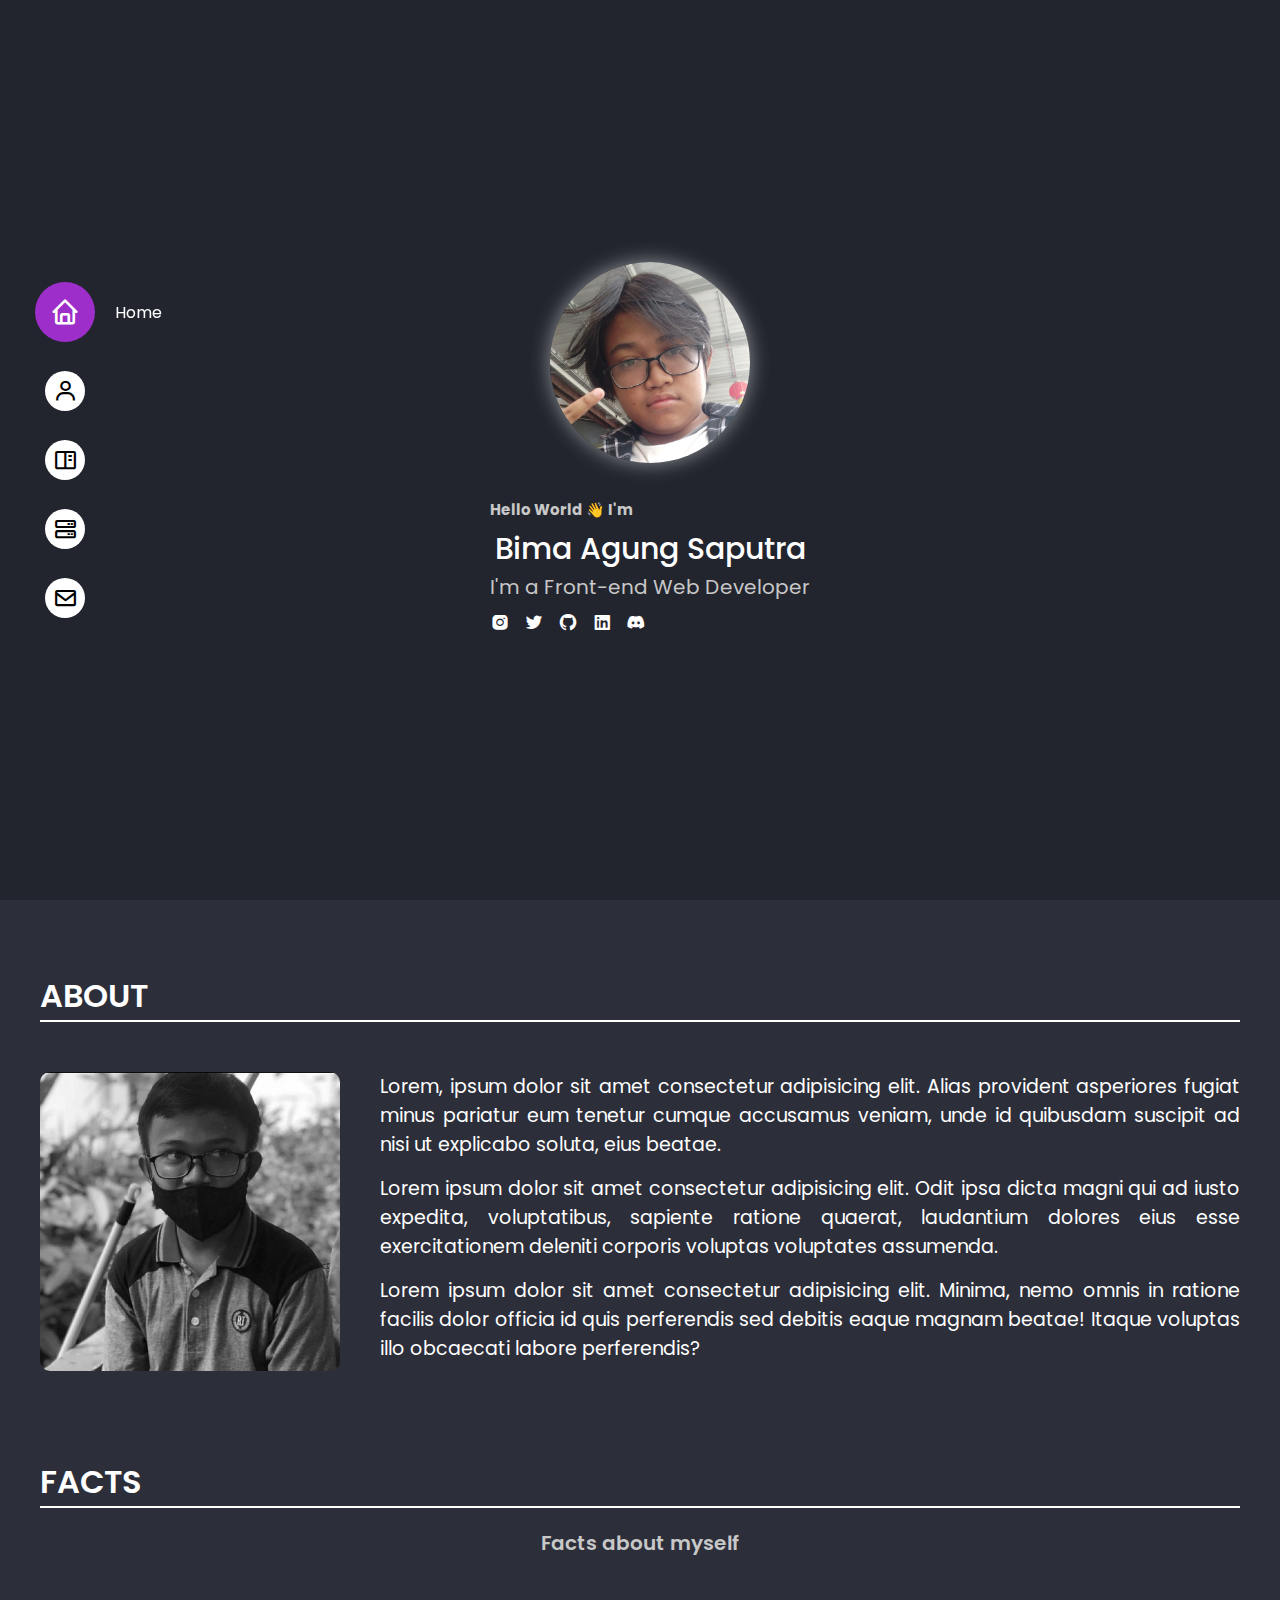
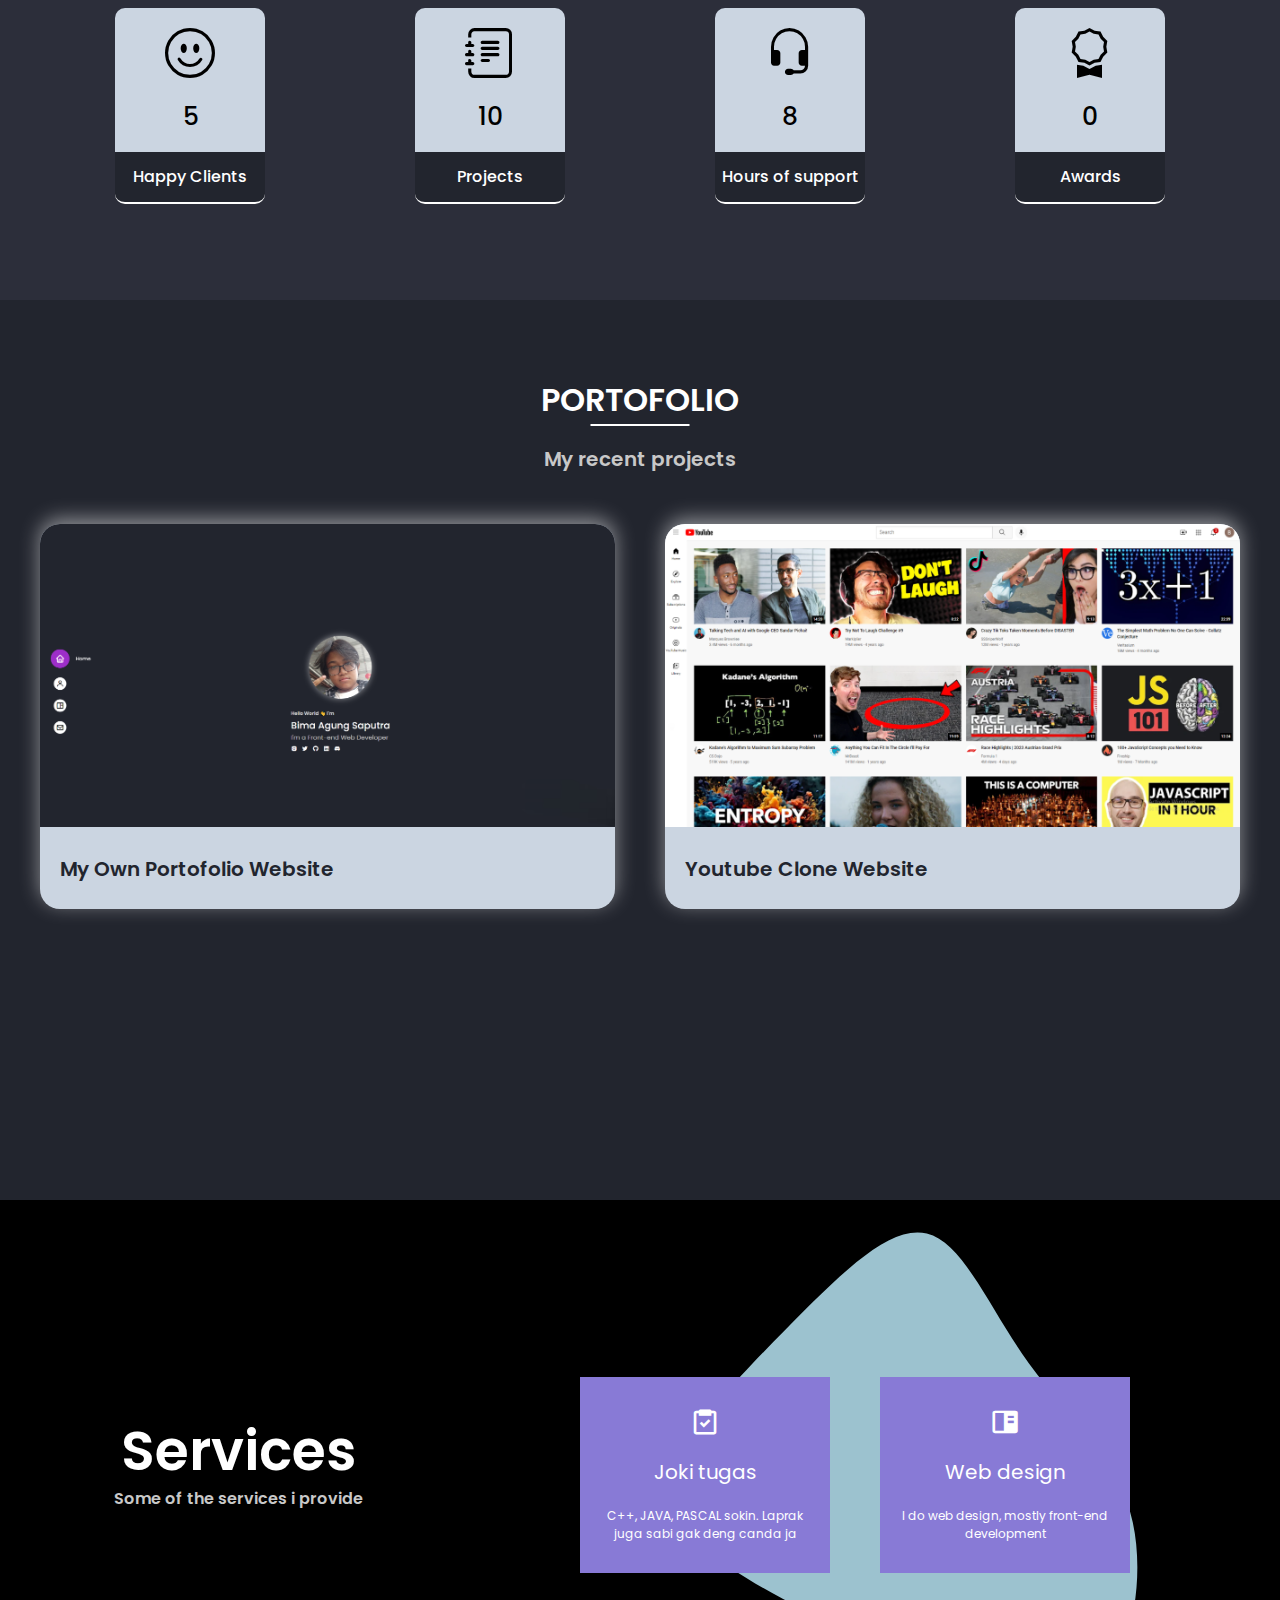
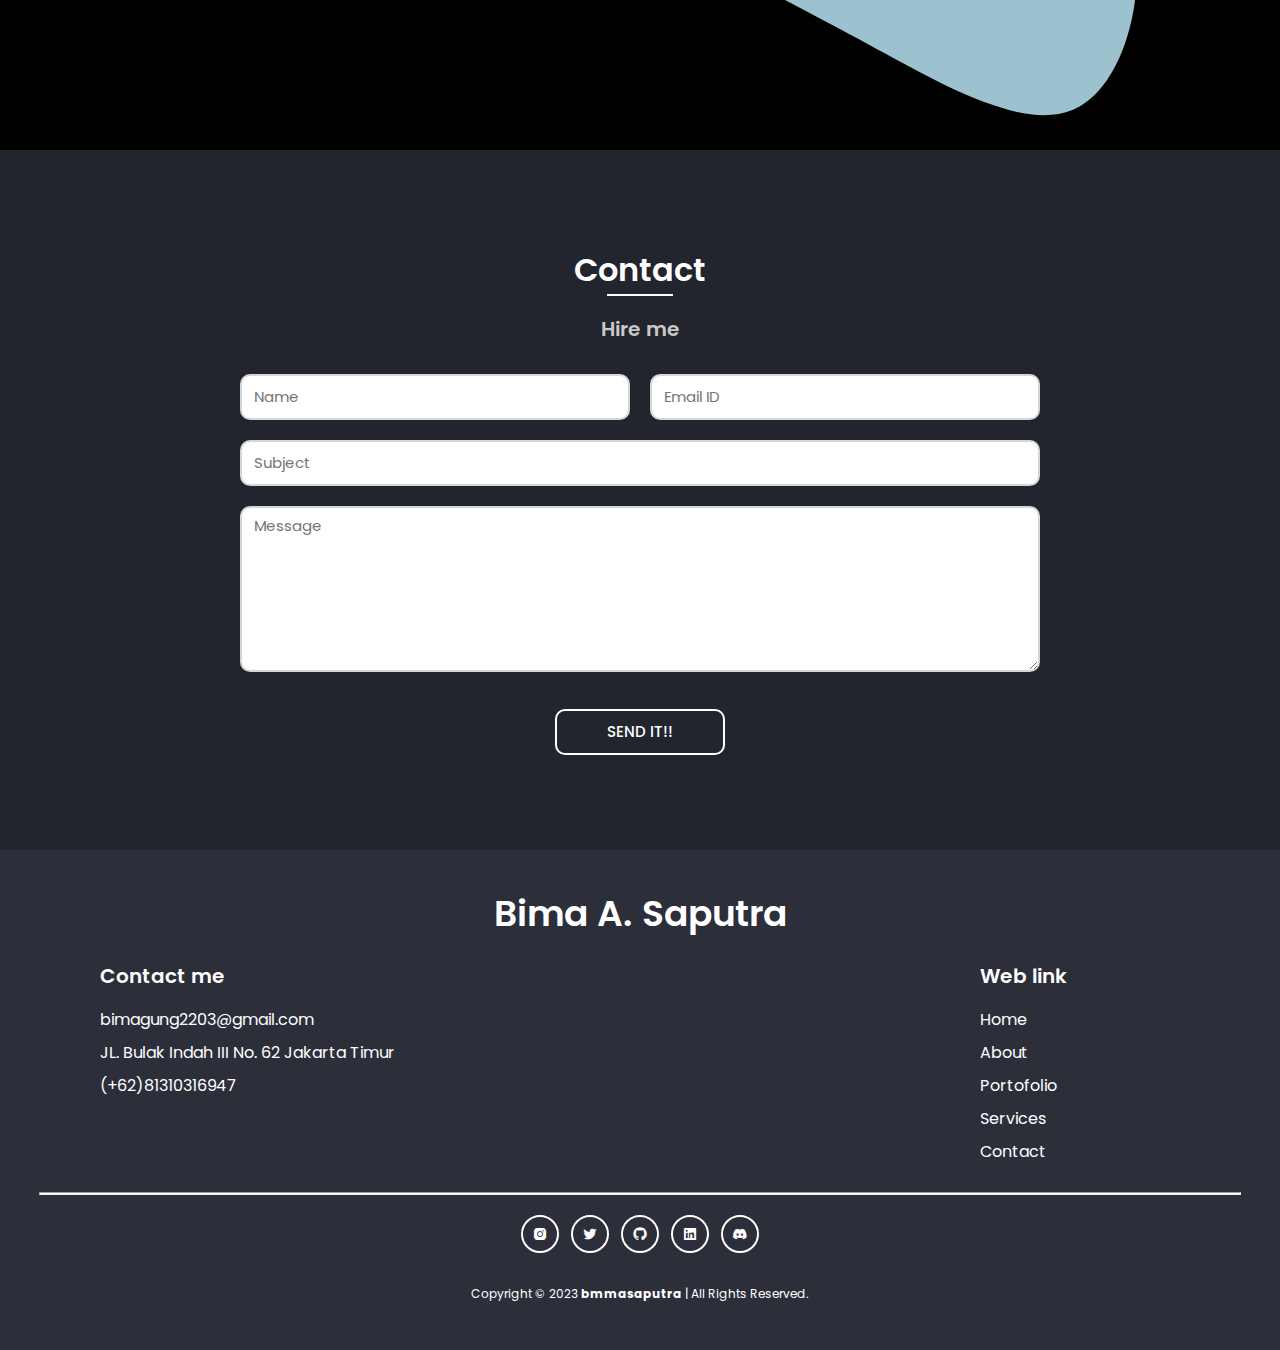
==== index.html @ a320bc47 "Update index.html" ====
<!DOCTYPE html>
<html lang="en">
  <head>
    <meta charset="UTF-8" />
    <meta http-equiv="X-UA-Compatible" content="IE=edge" />
    <meta name="viewport" content="width=device-width, initial-scale=1.0" />
    <title>My Portofolio</title>
    <link rel="stylesheet" href="style.css" />
    <link rel="preconnect" href="https://fonts.googleapis.com" />
    <link rel="preconnect" href="https://fonts.gstatic.com" crossorigin />
    <link
      href="https://fonts.googleapis.com/css2?family=Poppins:wght@300;400;500;600;700&family=Roboto:wght@400;500;700&display=swap"
      rel="stylesheet"
    />
    <link
      href="https://unpkg.com/boxicons@2.1.4/css/boxicons.min.css"
      rel="stylesheet"
    />
    <link 
      rel="stylesheet" 
      href="https://cdn.jsdelivr.net/npm/bootstrap-icons@1.10.5/font/bootstrap-icons.css"
    />
  </head>
  <body>
    <div class="sidebar">
      <a href="#home" class="sidebar-link active">
        <i class="bx bx-home"></i><span>Home</span>
      </a>
      <a href="#about" class="sidebar-link">
        <i class="bx bx-user"></i><span>About</span>
      </a>
      <a href="#portofolio" class="sidebar-link">
        <i class="bx bx-book-content"></i><span>Portofolio</span>
      </a>
      <a href="#services " class="sidebar-link">
        <i class='bx bx-server'></i><span>Services</span>
      </a>
      <a href="#contact" class="sidebar-link">
        <i class="bx bx-envelope"></i><span>Contact</span>
      </a>
    </div>
    <nav class="navbar-tablet disabled">
      <div class="nav-container">
        <a href="#" class="left-nav">bmmasaputra</a>
        <div class="right-nav">
          <a class="nav-link nav-active" href="#home">Home</a>
          <a class="nav-link" href="#about">About</a>
          <a class="nav-link" href="#portofolio">Portofolio</a>
          <a class="nav-link" href="#services">Services</a>
          <a class="nav-link" href="#contact">Contact</a>
        </div>
      </div>
    </nav>
    <nav class="mobile-nav">
      <div class="leftnav">
        <a href="#" class="nav-logo">bmmasptra</a>
      </div>
      <div class="middlenav">
        <a href="#home" class="indicator indicator-active">Home</a>
        <a href="#about" class="indicator">About</a>
        <a href="#portofolio" class="indicator">Portofolio</a>
        <a href="#services" class="indicator">Services</a>
        <a href="#contact" class="indicator">Contact</a>
      </div>
      <div class="rightnav">
        <button class="hamburger-menu"><i class='bx bx-menu'></i></button>
      </div>
    </nav>
    <div class="menu">
      <div class="menu-container">
        <a href="#home" class="menu-link">
          <i class="bx bx-home"></i>
          <span>Home</span>
        </a>
        <a href="#about" class="menu-link">
          <i class="bx bx-user"></i>
          <span>About</span>
        </a>
        <a href="#portofolio" class="menu-link">
          <i class="bx bx-book-content"></i>
          <span>Portofolio</span>
        </a>
        <a href="#services" class="menu-link">
          <i class='bx bx-server'></i>
          <span>Services</span>
        </a>
        <a href="#contact" class="menu-link">
          <i class="bx bx-envelope"></i>
          <span>Contact</span>
        </a>
        <a href="#" class="menu-link">
          <i class='bx bxs-moon'></i>
          <span>Light/dark</span>
        </a>
      </div>
    </div>
    <section class="home-page" id="home">
      <div class="profile-container">
        <div class="profile-image-container">
          <img class="profile-image" src="images/profile-images.jpg" />
        </div>
        <div class="greeting">Hello World 👋 I'm</div>
        <div class="name">Bima Agung Saputra</div>
        <div class="occupation">I'm a Front-end Web Developer</div>
        <div class="sosmed">
          <i class="bx bxl-instagram-alt"></i>
          <i class="bx bxl-twitter"></i>
          <i class="bx bxl-github"></i>
          <i class="bx bxl-linkedin-square"></i>
          <i class="bx bxl-discord-alt"></i>
        </div>
      </div>
    </section>
    <section class="about-page" id="about">
      <div class="grid-container">
        <div class="about-header">ABOUT</div>
        <div class="row">
          <img src="images/about.jpg" class="about-image" />
          <div class="text-section">
            <p>
              Lorem, ipsum dolor sit amet consectetur adipisicing elit. Alias
              provident asperiores fugiat minus pariatur eum tenetur cumque
              accusamus veniam, unde id quibusdam suscipit ad nisi ut explicabo
              soluta, eius beatae.
            </p>
            <p>
              Lorem ipsum dolor sit amet consectetur adipisicing elit. Odit ipsa
              dicta magni qui ad iusto expedita, voluptatibus, sapiente ratione
              quaerat, laudantium dolores eius esse exercitationem deleniti
              corporis voluptas voluptates assumenda.
            </p>
            <p>
              Lorem ipsum dolor sit amet consectetur adipisicing elit. Minima,
              nemo omnis in ratione facilis dolor officia id quis perferendis
              sed debitis eaque magnam beatae! Itaque voluptas illo obcaecati
              labore perferendis?
            </p>
          </div>
        </div>
        <div class="facts-section">
          <div class="facts-header">FACTS</div>
          <p>Facts about myself</p>
          <div class="facts-grid-container">
            <div class="facts-grid">
              <div class="fact">
                <div class="fact-icon-wrap">
                  <i class="bi bi-emoji-smile"></i>
                </div>
                <div class="fact-count">5</div>
                <p>Happy Clients</p>
              </div>
              <div class="fact">
                <div class="fact-icon-wrap">
                  <i class="bi bi-journal-text"></i>
                </div>
                <div class="fact-count">10</div>
                <p>Projects</p>
              </div>
              <div class="fact">
                <div class="fact-icon-wrap">
                  <i class="bi bi-headset"></i>
                </div>
                <div class="fact-count">8</div>
                <p>Hours of support</p>
              </div>
              <div class="fact">
                <div class="fact-icon-wrap">
                  <i class="bi bi-award"></i>
                </div>
                <div class="fact-count">0</div>
                <p>Awards</p>
              </div>
            </div>
          </div>
        </div>
      </div>
    </section>
    <section class="portofolio-page" id="portofolio">
      <div class="grid-container">
        <div class="portofolio-header-wrap">
          <div class="portofolio-header">PORTOFOLIO</div>
        </div>
        <p class="portofolio-desc" >My recent projects</p>
        <div class="portofolio-grid">
          <div class="project">
            <img src="images/web1.png">
            <div class="project-text-wrap">
              <p>My Own Portofolio Website</p>
              <div class="project-desc">
                <p>Category : Web design</p>
                <p>Web URL<span style="opacity: 0;">c</span>: <a href="">bla-bla.com</a></p>
                <p>
                  Lorem ipsum dolor sit amet consectetur adipisicing elit. 
                  Molestias officiis maiores repellat, neque iure saepe dolore, 
                  ut voluptatem commodi harum soluta explicabo ratione deserunt? 
                  Sint, magni nobis! Ea, eum neque!
                </p>
              </div>
            </div>
          </div>
          <div class="project">
            <img src="images/web2.png">
            <div class="project-text-wrap">
              <p>Youtube Clone Website</p>
              <div class="project-desc">
                <p>Category : Web design</p>
                <p>Web URL<span style="opacity: 0;">c</span>: <a href="">bla-bla.com</a></p>
                <p>
                  Lorem ipsum dolor sit amet consectetur adipisicing elit. 
                  Molestias officiis maiores repellat, neque iure saepe dolore, 
                  ut voluptatem commodi harum soluta explicabo ratione deserunt? 
                  Sint, magni nobis! Ea, eum neque!
                </p>
              </div>
            </div>
          </div>
        </div>
      </div>
    </section>
    <section class="services-page" id="services">
      <div class="services-grid">
        <div class="services-header-wrap">
          <div class="services-header">
            Services
          </div>
          <p>Some of the services i provide</p>
        </div>
        <div class="service-section">
          <div class="blob-wrap">
            <svg viewBox="0 0 200 200" xmlns="http://www.w3.org/2000/svg">
              <path fill="#ADD8E6" d="M22.7,-19.2C32.3,-6,45,3.6,48.7,20.6C52.4,37.6,47,61.9,
              33.6,67.5C20.2,73,-1.1,59.8,-22,48.6C-42.9,37.4,-63.4,28.3,-65.8,15.7C-68.1,3,-52.4,
              -13.1,-38.4,-27.3C-24.4,-41.5,-12.2,-53.9,-2.8,-51.6C6.5,-49.3,13,-32.5,22.7,-19.2Z" 
              transform="translate(100 100)" />
            </svg>
          </div>
          <div class="service">
            <i class='bx bx-task' ></i>
            <p>
              Joki tugas
            </p>
            <div class="service-desc">
              C++, JAVA, PASCAL sokin. Laprak juga sabi gak deng canda ja
            </div>
          </div>
          <div class="service">
            <i class='bx bxs-book-content'></i>
            <p>
              Web design
            </p>
            <div class="service-desc">
              I do web design, mostly front-end development
            </div>
          </div>
        </div>
      </div>
    </section>
    <section class="contact-page" id="contact">
      <form name="submit-to-google-sheet" class="contact-section">
        <div class="contact-header-wrap">
          <div class="contact-header">Contact</div>
          <p>Hire me</p>
        </div>
        <div class="input-section">
          <div class="dismiss-alert disabled">
            <p>Message is send <strong>Succesfuly!</strong></p>
            <button class="dismiss-button" type="dismiss">
              <i class='bx bx-x'></i>
            </button>
          </div>
          <div class="name-email">
            <input type="text" name="name" placeholder="Name" required>
            <input type="email" name="email" placeholder="Email ID" required>
          </div>
          <div class="subject">
            <input type="text" name="subject" placeholder="Subject" required>
          </div>
          <div class="message">
            <textarea rows="5" name="message" placeholder="Message"></textarea>
          </div>
        </div>
        <div class="button-wrap">
          <button type="submit" class="send-button">SEND IT!!</button>
          <button class="loading-button disabled">
            <svg class="loading-animation">
                <circle cx="15" cy="15" r="12"></circle>
            </svg>
        </button>
        </div>
      </form>
    </section>
    <footer class="footer">
      <div class="footer-container">
        <div class="footer-name">Bima A. Saputra</div>
        <div class="middle-footer">
          <div class="contact-footer">
            <div>Contact me</div>
            <p>bimagung2203@gmail.com</p>
            <p>JL. Bulak Indah III No. 62 Jakarta Timur</p>
            <p>(+62)81310316947</p>
          </div>
          <div class="footer-link">
            <div>Web link</div>
            <a href="#home">Home</a>
            <a href="#about">About</a>
            <a href="#portofolio">Portofolio</a>
            <a href="#services">Services</a>
            <a href="#contact">Contact</a>
          </div>  
        </div>
        <hr>
        <div class="sosmed-footer">
          <a class="sosmed-link"><i class="bx bxl-instagram-alt"></i></a>
          <a class="sosmed-link"><i class="bx bxl-twitter"></i></a>
          <a class="sosmed-link"><i class="bx bxl-github"></i></a>
          <a class="sosmed-link"><i class="bx bxl-linkedin-square"></i></a>
          <a class="sosmed-link"><i class="bx bxl-discord-alt"></i></a>
        </div>
        <div class="copyright">
          <p>Copyright © 2023 <strong>bmmasaputra</strong> | All Rights Reserved.</p>
        </div>
      </div>
    </footer>
    <script>
      let sections = document.querySelectorAll('section');
      let sidebarLinks = document.querySelectorAll('.sidebar-link');
      let navLinks = document.querySelectorAll('.nav-link');
      let indicatorLinks = document.querySelectorAll('.indicator');

      let currentSection = 'home';
      window.addEventListener('scroll', () => {
        sections.forEach(section => {
          if (window.scrollY >= (section.offsetTop - 200)) {
            currentSection = section.id;
          }
        });

        sidebarLinks.forEach(link => {
          if (link.href.includes(currentSection)) {
            document.querySelector('.active').classList.remove('active');
            link.classList.add('active');
          }
        });

        navLinks.forEach(link => {
          if (link.href.includes(currentSection)) {
            document.querySelector('.nav-active').classList.remove('nav-active');
            link.classList.add('nav-active');
          }
        });

        indicatorLinks.forEach(link => {
          if (link.href.includes(currentSection)) {
            document.querySelector('.indicator-active').classList.remove('indicator-active');
            link.classList.add('indicator-active');
          }
        });
      });

      const scriptURL = 'https://script.google.com/macros/s/AKfycbyrzHiDQ_cxRVGV9yHJtj3dqzoT8oZt_BfBdYxrEBcGTvqUyYBhYWK4xxqRkDFaLLw/exec';
      const form = document.forms['submit-to-google-sheet'];
      const myAlert = document.querySelector('.dismiss-alert');
      const closeBtn = document.querySelector('.dismiss-button');
      const sendBtn = document.querySelector('.send-button');
      const loadingBtn = document.querySelector('.loading-button');

      form.addEventListener('submit', e => {
        e.preventDefault();
        sendBtn.classList.toggle('disabled');
        loadingBtn.classList.toggle('disabled');
        fetch(scriptURL, { method: 'POST', body: new FormData(form)})
          .then(response => {
            console.log('Success!', response);
            myAlert.classList.toggle('disabled');
            sendBtn.classList.toggle('disabled');
            loadingBtn.classList.toggle('disabled');
            form.reset();
          })
          .catch(error => console.error('Error!', error.message))
      })

      closeBtn.addEventListener('click', closeAlert);

      function closeAlert() {
        myAlert.classList.toggle('disabled');
      };

      const menuBtn = document.querySelector('.hamburger-menu');
      const mainMenu = document.querySelector('.menu');
      const menuLinks = document.querySelectorAll('.menu-link');

      menuBtn.addEventListener('click', showMenu);

      menuLinks.forEach(link => {
        link.addEventListener('click', showMenu);
      });

      function showMenu() {
        mainMenu.classList.toggle('show');
      }
    </script>
  </body>
</html>
---- style.css ----
html {
    scroll-behavior: smooth;
}

body {
    color: white;
    font-family: Poppins, Arial;
    padding-bottom: 3000px;
    background-color: lightblue;
 }

.home-page {
    background-color: #22252e;
    height: 100vh;
    margin: 0px 0px;
    display: flex;
    justify-content: center;
    align-items: center;
    position: absolute;
    top: 0px;
    left: 0px;
    right: 0px;
}

.profile-container {
    width: 300px;
    display: grid;
    grid-template-columns: 1fr;
}

.profile-image-container {
    display: flex;
    justify-content: center;
}

.profile-image {
    width: 200px;
    border-radius: 50%;
    box-shadow: 0px 0px 20px rgba(255, 255, 255, .5);
}

.greeting {
    font-weight: 700;
    font-size: 15px;
    color: rgb(200, 200, 200);
    margin-top: 35px;
    margin-bottom: 5px;
}

.name {
    font-family: Poppins, Arial;
    font-weight: 500;
    font-size: 30px;
    display: block;
    text-align: center;
    white-space: nowrap;
}

.occupation {
    font-family: Poppins, Arial;
    font-weight: 400;
    font-size: 20px;
    white-space: nowrap;
    color: rgb(200, 200, 200);
}

.sosmed i {
    font-size: 20px;
    margin-top: 10px;
    margin-right: 10px;
    color: white;
    transition: .2s;
    cursor: pointer;
}

.bx:hover {
    color: rgb(200, 200, 200);
}

.sidebar {
    position: fixed;
    top: calc(50% - 183px);
    height: 336px;
    padding: 15px 10px;
    background-color: rgba(106, 113, 180, 0);
    border-radius: 20px;
    left: 30px;
    width: 50px;
    display: flex;
    flex-direction: column;
    justify-content: space-between;
    align-items: center;
    z-index: 1;
}

.sidebar-link {
    position: relative;
    height: 40px;
    width: 40px;
    background-color: white;
    text-decoration: none;
    border-radius: 50%;
    display: flex;
    justify-content: center;
    align-items: center;
    cursor: pointer;
    transition: .2s;
    z-index: 3;
}

.sidebar-link:hover, 
.active {
    background-color: rgb(157, 46, 201);
}

.active {
    width: 60px;
    height: 60px;
}

.sidebar-link i {
    font-size: 25px;
    color: black;
    transition: .2s;
}

.sidebar-link:hover i,
.active i {
    color: white;
}

.active i {
    font-size: 30px;
}

.sidebar-link span {
    position: absolute;
    left: 60px;
    color: white;
    opacity: 0;
    transition: .2s;
    pointer-events: none;
    z-index: 3;
}

.sidebar-link:hover span,
.active span {
    opacity: 1;
}

.active span {
    left: 80px;
}

.navbar-tablet {
    position: fixed;
    top: 0;
    left: 0;
    right: 0;
    z-index: 1000;
    height: 80px;
    box-sizing: border-box;
    display: flex;
    justify-content: center;
    background-color: rgba(15, 23, 42, .5);
    backdrop-filter: blur(4px);
}

.nav-container {
    width: 95%;
    height: 100%;
    display: flex;
    justify-content: space-between;
    align-items: center;
}

.left-nav {
    flex: 2;
    font-size: 18px;
    font-weight: 500;
    color: inherit;
    text-decoration: none;
}

.right-nav {
    flex: 2;
    display: flex;
    justify-content: space-between;
}

.nav-link {
    color: inherit;
    text-decoration: none;
    transition: .2s;
}

.nav-link::after {
    content: '';
    display: block;
    border-bottom: 2px solid white;
    transform: scaleX(0);
    transition: .2s ease;
}

.nav-link:hover::after {
    transform: scaleX(.5);
}

.nav-active,
.nav-active::after {
    color: rgb(169, 158, 228);
    border-bottom-color: rgb(169, 158, 228);
}

.mobile-nav {
    position: fixed;
    top: 0;
    left: 0;
    right: 0;
    height: 60px;
    box-sizing: border-box;
    background-color: rgba(15, 23, 42, .5);
    backdrop-filter: blur(4px);
    display: none;
    justify-content: center;
    align-items: center;
    z-index: 1000;
}

.leftnav,
.middlenav,
.rightnav {
    flex: 1;
    text-align: center;
}

.nav-logo {
    color: inherit;
    font-size: 14px;
    text-decoration: none;
    font-weight: 600;
}

.indicator {
    display: none;
    color: inherit;
    text-decoration: none;
    transition: .2s;
}

.indicator-active {
    display: contents;
}

.rightnav {
    box-sizing: border-box;
    text-align: right;
}

.hamburger-menu {
    height: 40px;
    width: 50px;
    margin-right: 20px;
    background: none;
    border: none;
}

.hamburger-menu i {
    font-size: 24px;
    color: white;
    pointer-events: none;
    font-weight: 300;
}

.hamburger-menu:active {
    background-color: rgba(255, 255, 255, .5);
}

.menu {
    position: fixed;
    top: 70px;
    right: 30px;
    left: 30px;
    height: 180px;
    box-sizing: border-box;
    display: flex;
    justify-content: center;
    align-items: center;
    border-radius: 20px;
    background-color: rgb(248, 248, 248);
    z-index: 1000;
    transition: .2s ease;
    transform-origin: top right;
    transform: scaleX(0) scaleY(0);
}

.menu-container {
    width: 90%;
    height: 80%;
    display: grid;
    grid-template-columns: 1fr 1fr 1fr;
    column-gap: 10px;
    row-gap: 10px;
}

.menu-link {
    width: 100%;
    height: 100%;
    display: flex;
    flex-direction: column;
    justify-content: center;
    align-items: center;
    row-gap: 5px;
    color: black;
    font-size: 12px;
    text-decoration: none;
}

.menu-link i {
    font-size: 26px;
    pointer-events: none;
}

.show {
    transform: scaleX(1) scaleY(1);
}

.about-page {
    background-color: rgb(44, 46, 58);
    height: 1000px;
    margin: 0px 0px;
    display: flex;
    justify-content: center;
    align-items: center;
    position: absolute;
    top: 100vh;
    left: 0px;
    right: 0px;
}

.grid-container {
    width:1200px;
    display: grid;
    grid-template-columns: 1fr;
    padding-left: 20px;
    padding-right: 20px;
}

.about-header, 
.facts-header {
    font-size: 32px;
    font-weight: 600;
    border-bottom: solid 2px rgb(255, 255, 255);
}

.about-header {
    margin-bottom: 50px;
}

.row {
    display: grid;
    grid-template-columns: 1fr 3fr;
}

.about-image {
    width: 100%;
    border-radius: 10px;
    transition: .2s ease-out;
}

.about-image:hover {
    transform: scale(1.1);
}

.text-section {
    padding-left: 40px;
}

.text-section p {
    margin-top: 0px;
    margin-bottom: 15px;
    font-size: 19px;
    text-align: justify;
}

.facts-section {
    display: grid;
    grid-template-columns: 1fr;
    margin-top: 80px;
}

.facts-section p {
    font-size: 20px;
    text-align: center;
    margin-bottom: 50px;
    color: rgb(200, 200, 200);
    font-weight: 600;
}

.facts-grid-container {
    display: flex;
    justify-content: center;
}

.facts-grid {
    display: grid;
    grid-template-columns: 1fr 1fr 1fr 1fr;
    column-gap: 150px;
    row-gap: 80px;
    margin-bottom: 40px;
}

.fact {
    padding-top: 20px;
    padding-bottom: 20px;
    width: 150px;
    height: 140px;
    background-color: rgb(203, 213, 225);
    color: black;
    border-radius: 10px;
    transition: .2s;
}

.fact:hover {
    transform: translate(0px,-20px);
}

.fact-icon-wrap {
    width: 150px;
    display: flex;
    justify-content: center;
    margin-bottom: 18px;
}

.fact-icon-wrap i {
    font-size: 50px;
    line-height: 50px;
    pointer-events: none;
}

.fact-count {
    text-align: center;
    font-size: 25px;
    font-weight: 500;
}

.fact p {
    font-weight: 500;
    font-size: 16px;
    line-height: 50px;
    color: white;
    border-bottom-right-radius: 10px;
    border-bottom-left-radius: 10px;
    background-color: #22252e;
    border-bottom: 2px solid white;
}

.portofolio-page,
.contact-page,
.services-page,
.footer {
    margin: 0px 0px;
    position: absolute;
    left: 0px;
    right: 0px;
}

.portofolio-page {
    display: flex;
    justify-content: center;
    align-items: center;
    height: 900px;
    top: calc(100vh + 1000px);
    background-color: #22252e;
}

.portofolio-header-wrap {
    display: flex;
    justify-content: center;
    align-items: center;
}

.portofolio-header {
    font-size: 32px;
    font-weight: 600;
    height: 48px;
    display: inline-block;
    text-align: center;
}

.portofolio-header::after {
    content: '';
    display: block;
    border-bottom: solid 2px rgb(255, 255, 255);
    transform: scaleX(.5);
}

.portofolio-desc {
    font-size: 20px;
    text-align: center;
    margin-bottom: 50px;
    color: rgb(200, 200, 200);
    font-weight: 600;
}

.portofolio-grid {
    height: 600px;
    width: 1200px;
    display: grid;
    grid-template-columns: 1fr 1fr;
    column-gap: 50px;
    opacity: 1;
}

.project {
    height: 350px;
    color: #22252e;
    background-color:  rgb(203, 213, 225);
    padding: 0px 0px 35px 0px;
    border-radius: 20px;
    transition: all .2s ease;
    box-shadow: 0px -5px 20px rgba(255, 255, 255, .5);
}

.project:hover {
    height: 550px;
    
}

.project:hover .project-desc {
    opacity: 1;
}

.project p {
    font-size: 20px;
    font-weight: 600;
}

.project img {
    width: 100%;
    border-top-left-radius: 20px;
    border-top-right-radius: 20px;
}

.project-text-wrap {
    padding: 0px 20px;
}

.project-desc {
    opacity: 0;
    transition: all .3s;
}

.project-desc::before {
    content: '';
    display: block;
    border-bottom: 2px solid #22252e;
}

.project-desc p {
    font-size: 15px;
    font-weight: 500;
    text-decoration: none;
    text-align: justify;
}

.project-desc p a {
    text-decoration: underline;
    color: #22252e;
}

.services-page {
    display: flex;
    justify-content: center;
    align-items: center;
    height: 550px;
    top: calc(100vh + 1900px);
    background-color:  rgb(0, 0, 0);
}

.services-grid {
    width: 1200px;
    display: grid;
    grid-template-columns: 1fr 1fr;
    margin-right: 150px;
}

.services-header-wrap {
    display: flex;
    align-items: center;
    justify-content: center;
    flex-direction: column;
    width: 90%;
}

.services-header {
    font-size: 55px;
    line-height: 55px;
    font-weight: 600;
    text-align: center;
    color: #ffffff; 
}

.services-header-wrap p {
    margin-top: 8px;
    color: rgb(200, 200, 200);;
    font-weight: 600;
}

.service-section {
    display: flex;
    justify-content: center;
    column-gap: 50px;
}

svg {
    position: absolute;
    top: -160px;
    width: 800px;
    left: 42%;
    opacity: .9;
}

.service {
    background-color: rgb(136, 122, 214);;
    width: 250px;
    padding: 30px 0px;
    display: grid;
    grid-template: 1fr;
    justify-content: center;
    align-items: center;
    column-gap: 20px;
    transition: .5s ease;
    z-index: 1;
}

.service:hover {
    background-color: white;
    border-radius: 85% 15% 81% 19% / 10% 82% 18% 90%;
}

.service:hover i,
.service:hover p,
.service:hover .service-desc {
    color: rgb(136, 122, 214);
}

.service i {
    font-size: 30px;
    text-align: center;
    transition: .2s;
}

.service p {
    font-size: 20px;
    text-align: center;
    transition: .2s;
}

.service-desc {
    text-align: center;
    font-size: 12px;
    margin: 0px 15px;
    transition: .2s;
}

.contact-page {
    display: flex;
    justify-content: center;
    align-items: center;
    height: 700px;
    top: calc(100vh + 2450px);
    background-color: #22252e;
    z-index: -2;
}

.contact-section {
    width: 1200px;

    display: flex;
    flex-direction: column;
    justify-content: center;
    align-items: center;
}

.contact-header-wrap {
    width: 100%;
    text-align: center;
}

.contact-header {
    font-size: 32px;
    font-weight: 600;
    height: 48px;
    display: inline-block;
    text-align: center;
}

.contact-header::after {
    content: '';
    display: block;
    border-bottom: 2px solid white;
    transform: scaleX(.5);
}

.contact-header-wrap p {
    font-size: 20px;
    text-align: center;
    margin-bottom: 30px;
    color: rgb(200, 200, 200);
    font-weight: 600;
}

.input-section {
    width: 800px;
    display: flex;
    flex-direction: column;
    justify-content: center;
    align-items: center;
    row-gap: 20px;
}

.dismiss-alert {
    width: 100%;
    height: 46px;
    padding-left: 15px;
    box-sizing: border-box;
    background-color: rgb(141, 197, 141);
    border-radius: 10px;
    display: flex;
    justify-content: space-between;
    align-items: center;
}

.dismiss-alert p {
    color: black;
    font-size: 15px;
    flex: 20;
}

.dismiss-button {
    flex: 1;
    height: 100%;
    background: none;
    border: none;
    border-end-end-radius: 10px;
    border-start-end-radius: 10px;
    transition: .2s;
}

.dismiss-button i {
    font-size: 35px;
    color: rgba(0, 0, 0, .5);
}

.dismiss-button:hover {
    background-color: rgba(255, 255, 255, .3);
} 

.dismiss-button:active {
    background-color: rgba(255, 255, 255, .1);
}

.dismiss-button i:hover {
    color: rgba(0, 0, 0, .5);
}

.name-email {
    width: 100%;
    display: flex;
    justify-content: center;
    column-gap: 20px;
}

.subject,
.message {
    width: 100%;
}

input, textarea {
    width: calc(100% - 28px);
    height: 30px;
    border-radius: 10px;
    border: 2px solid rgb(214, 214, 214);
    padding: 6px 12px;
    outline: none;
    font-size: 15px;
    font-family: Poppins, Arial;
}

textarea {
    height: 150px;
    resize: vertical;
}

input:focus , 
textarea:focus {
    border: 2px solid rgb(126, 167, 214);
}

input::placeholder,
textarea::placeholder {
    font-size: 15px;
    font-family: Poppins, Arial;
}

.button-wrap {
    margin-top: 30px;
    position: relative;
}

.send-button {
    width: 170px;
    height: 46px;
    box-sizing: border-box;
    font-size: 15px;
    font-family: Poppins, Arial;
    font-weight: 500;
    line-height: 30px;
    color: #ffffff;
    background: none;
    padding: 6px 50px;
    border-radius: 10px;
    border: 2px solid rgb(255, 255, 255);
    position: relative;
    transition: .2s ease;
}

.send-button:hover {
    color: #22252e;
}

.send-button::before {
    content: '';
    position: absolute;
    top: 0;
    left: 0;
    height: 100%;
    width: 100%;
    border-radius: 5px;
    background: rgb(255, 255, 255);
    z-index: -1;
    transition: .2s ease;
    transform-origin: 0 0;
    transform: scaleX(0);
}

.send-button:hover::before {
    transform: scaleX(1);
}

.send-button:active {
    opacity: .8;
}

.loading-button {
    position: relative;
    width: 170px;
    height: 46px;
    box-sizing: border-box;
    font-size: 15px;
    font-family: Poppins, Arial;
    font-weight: 500;
    line-height: 30px;
    background: none;
    padding: 4px 50px;
    border-radius: 10px;
    border: 2px solid rgb(255, 255, 255);
}

.loading-animation {
    position: absolute;
    top: 4px;
    height: 30px;
    width: 30px;
    animation: rotate 2s linear infinite;
}

.loading-animation circle {
    width: 100%;
    height: 100%;
    fill: none;
    stroke-width: 3;
    stroke-linecap: round;
    stroke: white;
    stroke-dasharray: 75;
    stroke-dashoffset: 75;
    animation: animate 4s linear infinite;
}

.disabled {
    display: none;
}

@keyframes animate {
    0%,100% {
        stroke-dashoffset: 75;
    }

    50% {
        stroke-dashoffset: 0;
    }

    50.1% {
        stroke-dashoffset: 150;
    }
}

@keyframes rotate {
    0% {
        transform: rotate(0deg);
    }

    100% {
        transform: rotate(360deg);
    }
}

.footer {
    height: 500px;
    background-color: rgb(44, 46, 58);
    top: calc(100vh + 3150px);
    display: flex;
    justify-content: center;
    align-items: center;
}

.footer-container {
    width: 1200px;
    display: flex;
    flex-direction: column;
    justify-content: center;
    align-items: center;
}

.footer-name {
    width: 100%;
    text-align: center;
    font-size: 36px;
    font-weight: 600;
    margin-bottom: 20px;
}

.middle-footer {
    width: 90%;
    display: flex;
    justify-content: space-between;
    color: rgb(255, 255, 255);
}

.contact-footer {
    width: 300px;
}

.contact-footer div {
    font-size: 20px;
    font-weight: 600;
    margin-bottom: 16px;
}

.contact-footer p {
    font-size: 16px;
    margin: 0;
    margin-bottom: 8px;
}

.footer-link {
    width: 200px;
    display: flex;
    flex-direction: column;
    justify-content: center;
}

.footer-link div {
    font-size: 20px;
    font-weight: 600;
    margin-bottom: 16px;
}

.footer-link a {
    color: inherit;
    text-decoration: none;
    margin-bottom: 8px;
}

.footer-link a:hover {
    opacity: .8;
}

hr {
    height: 1px;
    width: 100%;
    margin: 20px 0px;
    background-color: white;
}

.sosmed-footer {
    width: 100%;
    display: flex;
    justify-content: center;
    align-items: center;
    column-gap: 12px;
}

.sosmed-link {
    width: 34px;
    height: 34px;
    border-radius: 50%;
    border: 2px solid white;
    display: flex;
    justify-content: center;
    align-items: center;
}

.sosmed-link, 
.sosmed-link i {
    transition: 0s;
}

.sosmed-link:hover,
.sosmed-link:hover i {
    background-color: white;
    color: rgb(44, 46, 58);
    transition: .1s;
}

.copyright {
    margin-top: 20px;
    font-size: 12px;
}

@media (max-width: 1250px) {
    .sidebar {
        display: none;
    }

    .navbar-tablet {
        display: flex;
    }

    .portofolio-grid {
        grid-template-columns: 1fr;
        width: 575px;
        height: 820px;
        row-gap: 50px;
        margin: 0 auto 0 auto;
        margin-bottom: 210px;
    }

    .portofolio-page {
        height: 1350px;
    }
    
    .services-page {
        top: calc(100vh + 2350px);
    }

    .blob-wrap {
        display: none;
    }

    .contact-page {
        top: calc(100vh + 2900px);
    }

    .footer {
        top: calc(100vh + 3600px);
    }

    .footer-container {
        width: 1100px;
    }

    .contact-footer, .footer-link {
        width: 200px;
    }
}

@media (max-width: 1150px) {
    .facts-grid {
        grid-template-columns: 1fr 1fr;
        column-gap: 250px;
        row-gap: 100px;
    }

    .about-page {
        height: 1350px;
    }

    .portofolio-page {
        top: calc(100vh + 1350px);
    }

    .services-page {
        top: calc(100vh + 2700px);
    }

    .services-grid {
        grid-template-columns: 1fr;
        margin-right: 0px;
    }

    .services-header-wrap {
        width: 100%;
        margin-bottom: 20px;
    }

    .services-header {
        margin-bottom: 20px;
    }

    .services-header::after {
        content: '';
        display: block;
        border-bottom: 2px solid white;
        transform: scaleX(.5);
        margin-top: 5px;
    }

    .contact-page {
        top: calc(100vh + 3250px);
    }

    .footer {
        top: calc(100vh + 3950px);
    }

    .footer-container{
        width: 800px;
    }
}

@media (max-width: 870px) {
    .navbar-tablet {
        display: none;
    }

    .mobile-nav {
        display: flex;
    }

    .row {
        grid-template-columns: 1fr;
    }

    .about-image {
        width: 55%;
        margin-bottom: 50px;
        margin-left: auto;
        margin-right: auto;
    }

    .text-section {
        padding: 0px 40px;
    }

    .about-page {
        /*height: 1350px;*/
        height: 1800px;
    }

    .portofolio-page {
        /*top: 2450px;*/
        top: calc(100vh + 1800px);
    }

    .services-page {
        top: calc(100vh + 3150px);
    }

    .contact-page {
        height: 750px;
        top: calc(100vh + 3700px);
    }
    
    .contact-section {
        width: 100%;
    }
    
    .input-section {
        width: 70%;
    }

    .name-email {
        flex-direction: column;
        row-gap: 20px;
    }

    .send-button {
        transition: 0s;
    }

    .send-button:hover {
        color: white;
    }

    .send-button::before {
        transition: 0s;
    }

    .send-button:hover::before {
        transform: scaleX(0);
    }

    .send-button:active,
    .send-button:active::before {
        color: #22252e;
        opacity: 1;
        transform: scaleX(1);
    }

    .footer {
        top: calc(100vh + 4450px);
    }

    .footer-container {
        width: 600px;
    }

    .middle-footer {
        width: 90%;
    }

    .footer-link {
        width: 100px;
    }
}

@media (max-width: 650px) {
    .facts-grid {
        grid-template-columns: 1fr;
        row-gap: 80px;
    }

    .facts-header {
        text-align: right;
    }

    .about-image {
        width: 80%;
        margin-bottom: 50px;
        margin-left: auto;
        margin-right: auto;
    }

    .about-image:hover {
        transform: none;
    }

    .text-section {
        padding: 0px 30px;
    }

    .text-section p {
        font-size: 16px;
        font-weight: 300;
    }

    .about-page {
        /*height: 1800px;*/
        height: 2450px;
    }
    
    .portofolio-page {
        /*top: 2900px;*/
        top: calc(100vh + 2450px);
        height: 1100px;
    }

    .portofolio-grid {
        width: 300px;
        height: 531px;
        margin-bottom: 200px;
        row-gap: 0px;
        column-gap: 0px;
    }

    .project {
        height: 185px;
        margin-bottom: 50px;
        border-radius: 20px;
        padding-bottom: 30px;
    }

    .project:hover {
        height: 430px;
    }

    .project p {
        font-size: 18px;
        margin-top: 10px;
    }

    .project-desc p {
        font-size: 13px;
    }

    .services-page {
        height: 800px;
        top: calc(100vh + 3550px);
    }

    .service-section {
        flex-direction: column;
        justify-content: center;
        align-items: center;
        row-gap: 50px;
    }

    .contact-page {
        top: calc(100vh + 4350px);
    }

    .input-section {
        width: 70%;
    }

    .dismiss-alert p {
        font-size: 14px;
    }

    .footer {
        height: 700px;
        top: calc(100vh + 5100px);
    }

    .footer-container {
        width: 350px;
    }

    .middle-footer {
        width: 85%;
        flex-direction: column;
        row-gap: 20px;
        padding-left: 0px;
    }
}
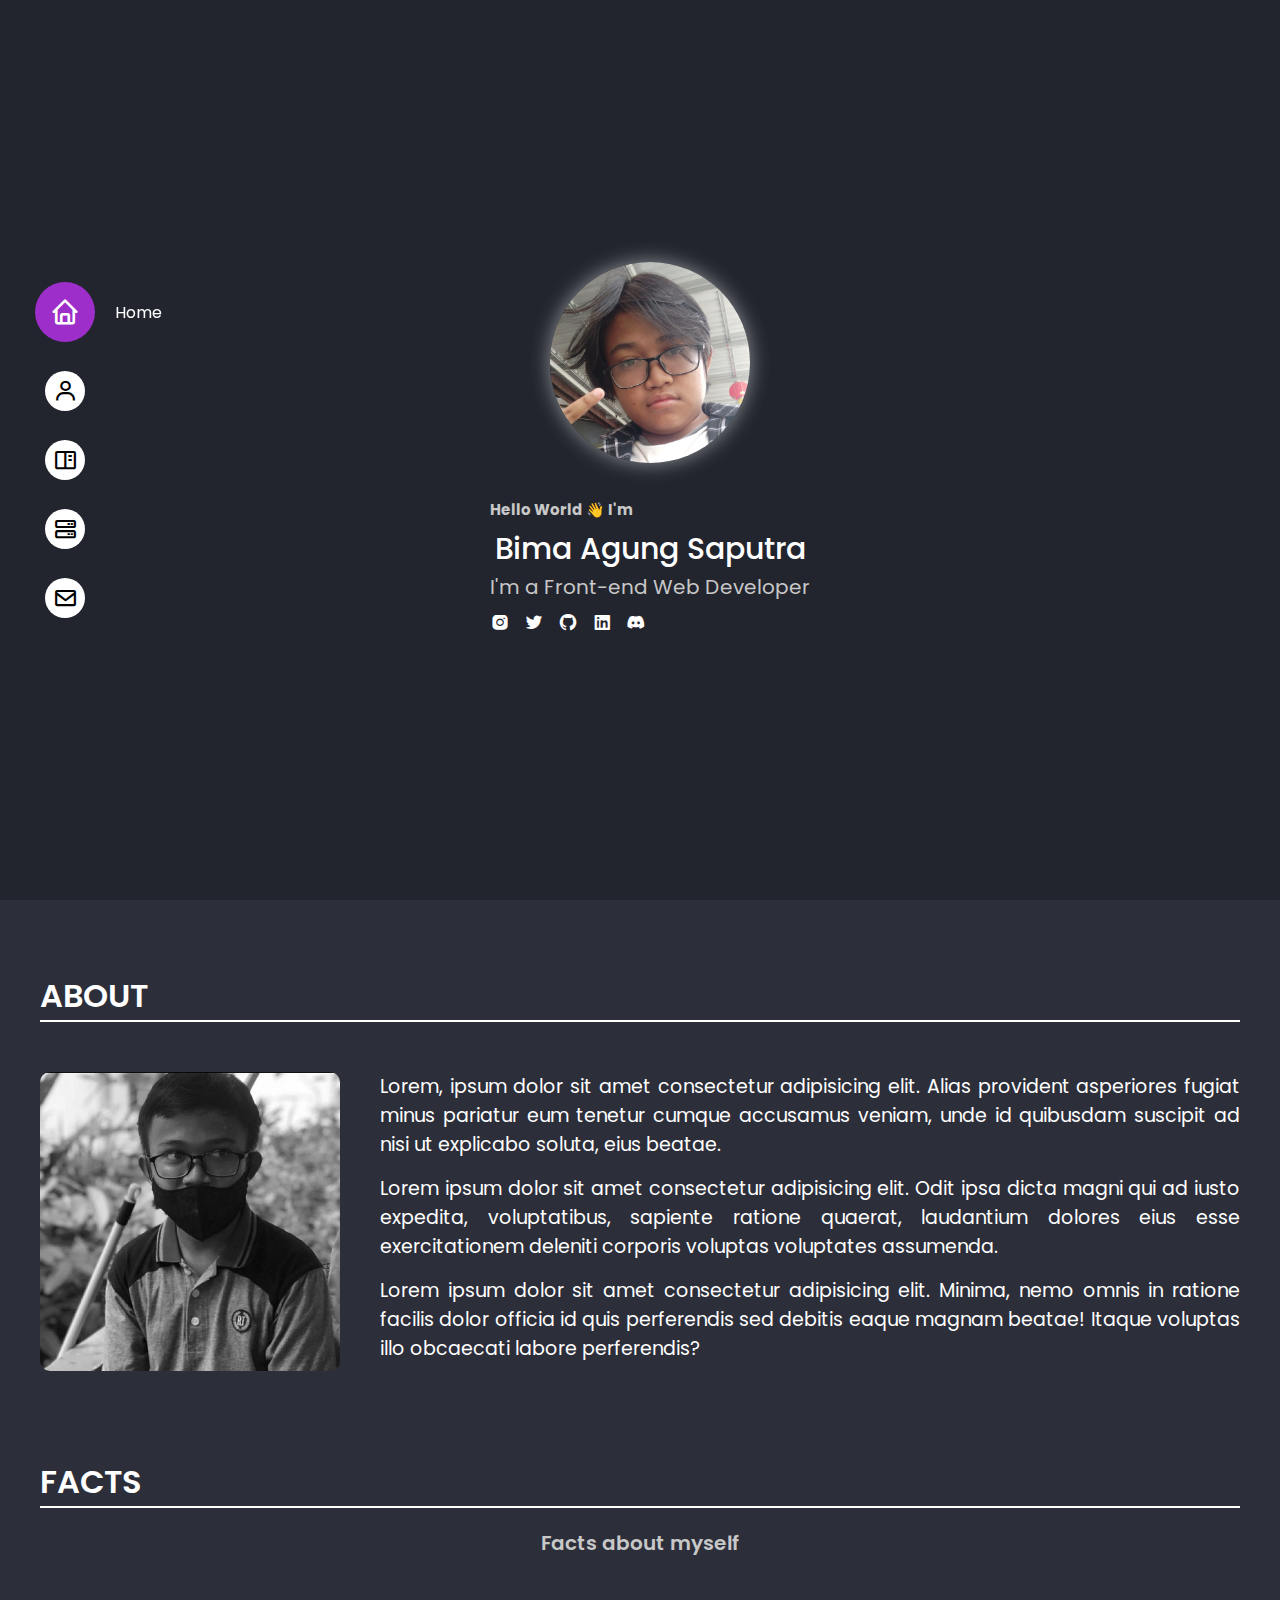
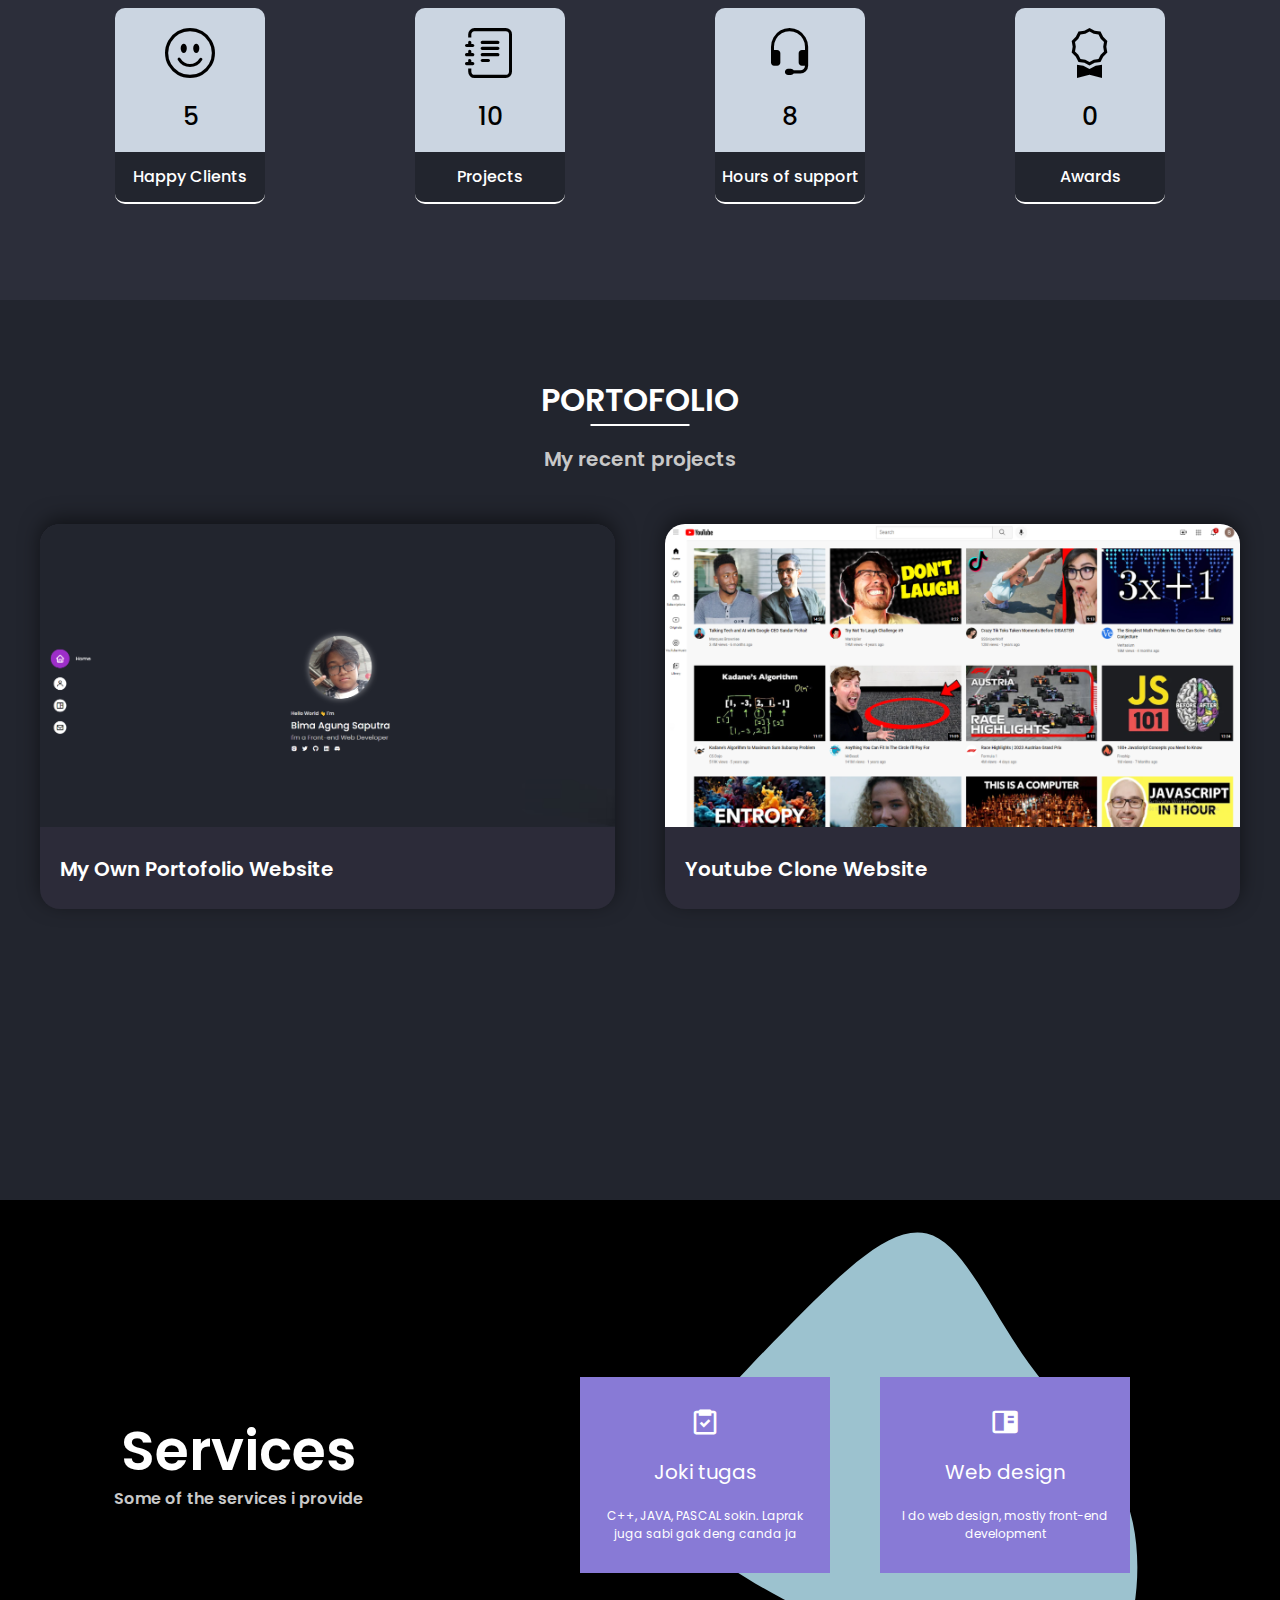
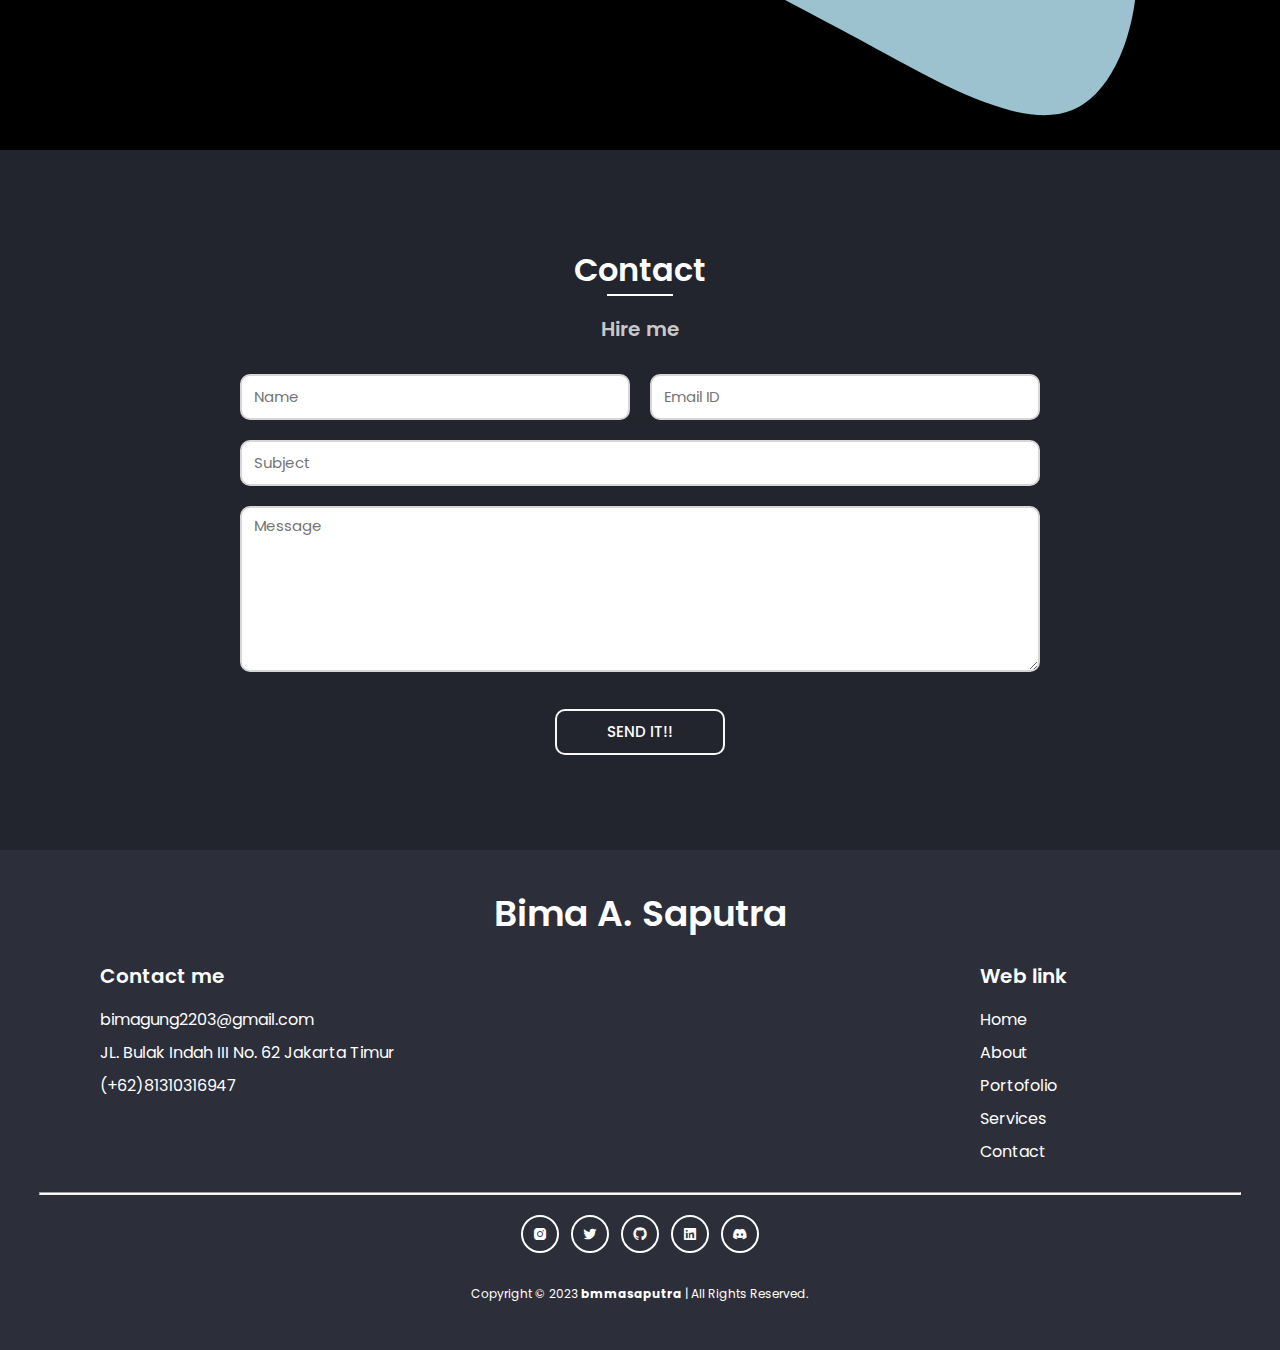
==== commit 9a8a2e99: "Update index.html" ====
--- a/index.html
+++ b/index.html
@@ -66,7 +66,7 @@
         <button class="hamburger-menu"><i class='bx bx-menu'></i></button>
       </div>
     </nav>
-    <div class="menu">
+    <div id="menu" class="menu">
       <div class="menu-container">
         <a href="#home" class="menu-link">
           <i class="bx bx-home"></i>
@@ -321,83 +321,6 @@
         </div>
       </div>
     </footer>
-    <script>
-      let sections = document.querySelectorAll('section');
-      let sidebarLinks = document.querySelectorAll('.sidebar-link');
-      let navLinks = document.querySelectorAll('.nav-link');
-      let indicatorLinks = document.querySelectorAll('.indicator');
-
-      let currentSection = 'home';
-      window.addEventListener('scroll', () => {
-        sections.forEach(section => {
-          if (window.scrollY >= (section.offsetTop - 200)) {
-            currentSection = section.id;
-          }
-        });
-
-        sidebarLinks.forEach(link => {
-          if (link.href.includes(currentSection)) {
-            document.querySelector('.active').classList.remove('active');
-            link.classList.add('active');
-          }
-        });
-
-        navLinks.forEach(link => {
-          if (link.href.includes(currentSection)) {
-            document.querySelector('.nav-active').classList.remove('nav-active');
-            link.classList.add('nav-active');
-          }
-        });
-
-        indicatorLinks.forEach(link => {
-          if (link.href.includes(currentSection)) {
-            document.querySelector('.indicator-active').classList.remove('indicator-active');
-            link.classList.add('indicator-active');
-          }
-        });
-      });
-
-      const scriptURL = 'https://script.google.com/macros/s/AKfycbyrzHiDQ_cxRVGV9yHJtj3dqzoT8oZt_BfBdYxrEBcGTvqUyYBhYWK4xxqRkDFaLLw/exec';
-      const form = document.forms['submit-to-google-sheet'];
-      const myAlert = document.querySelector('.dismiss-alert');
-      const closeBtn = document.querySelector('.dismiss-button');
-      const sendBtn = document.querySelector('.send-button');
-      const loadingBtn = document.querySelector('.loading-button');
-
-      form.addEventListener('submit', e => {
-        e.preventDefault();
-        sendBtn.classList.toggle('disabled');
-        loadingBtn.classList.toggle('disabled');
-        fetch(scriptURL, { method: 'POST', body: new FormData(form)})
-          .then(response => {
-            console.log('Success!', response);
-            myAlert.classList.toggle('disabled');
-            sendBtn.classList.toggle('disabled');
-            loadingBtn.classList.toggle('disabled');
-            form.reset();
-          })
-          .catch(error => console.error('Error!', error.message))
-      })
-
-      closeBtn.addEventListener('click', closeAlert);
-
-      function closeAlert() {
-        myAlert.classList.toggle('disabled');
-      };
-
-      const menuBtn = document.querySelector('.hamburger-menu');
-      const mainMenu = document.querySelector('.menu');
-      const menuLinks = document.querySelectorAll('.menu-link');
-
-      menuBtn.addEventListener('click', showMenu);
-
-      menuLinks.forEach(link => {
-        link.addEventListener('click', showMenu);
-      });
-
-      function showMenu() {
-        mainMenu.classList.toggle('show');
-      }
-    </script>
+    <script src="script.js"></script>
   </body>
 </html>
--- a/style.css
+++ b/style.css
@@ -514,12 +514,12 @@
 
 .project {
     height: 350px;
-    color: #22252e;
-    background-color:  rgb(203, 213, 225);
+    color: #fff;
+    background-color: rgba(54, 50, 68, .5);
     padding: 0px 0px 35px 0px;
     border-radius: 20px;
-    transition: all .2s ease;
-    box-shadow: 0px -5px 20px rgba(255, 255, 255, .5);
+    transition: all .2s linear;
+    box-shadow: 0px -5px 20px rgba(0, 0, 0, .5);
 }
 
 .project:hover {
@@ -529,6 +529,7 @@
 
 .project:hover .project-desc {
     opacity: 1;
+    transition: all 1s;
 }
 
 .project p {
@@ -548,7 +549,7 @@
 
 .project-desc {
     opacity: 0;
-    transition: all .3s;
+    transition: all .1s;
 }
 
 .project-desc::before {
@@ -821,7 +822,7 @@
     background: none;
     padding: 6px 50px;
     border-radius: 10px;
-    border: 2px solid rgb(255, 255, 255);
+    border: 2px solid rgb(248, 248, 248);
     position: relative;
     transition: .2s ease;
 }
@@ -838,7 +839,7 @@
     height: 100%;
     width: 100%;
     border-radius: 5px;
-    background: rgb(255, 255, 255);
+    background: rgb(248, 248, 248);
     z-index: -1;
     transition: .2s ease;
     transform-origin: 0 0;
@@ -850,7 +851,7 @@
 }
 
 .send-button:active {
-    opacity: .8;
+    opacity: .7;
 }
 
 .loading-button {
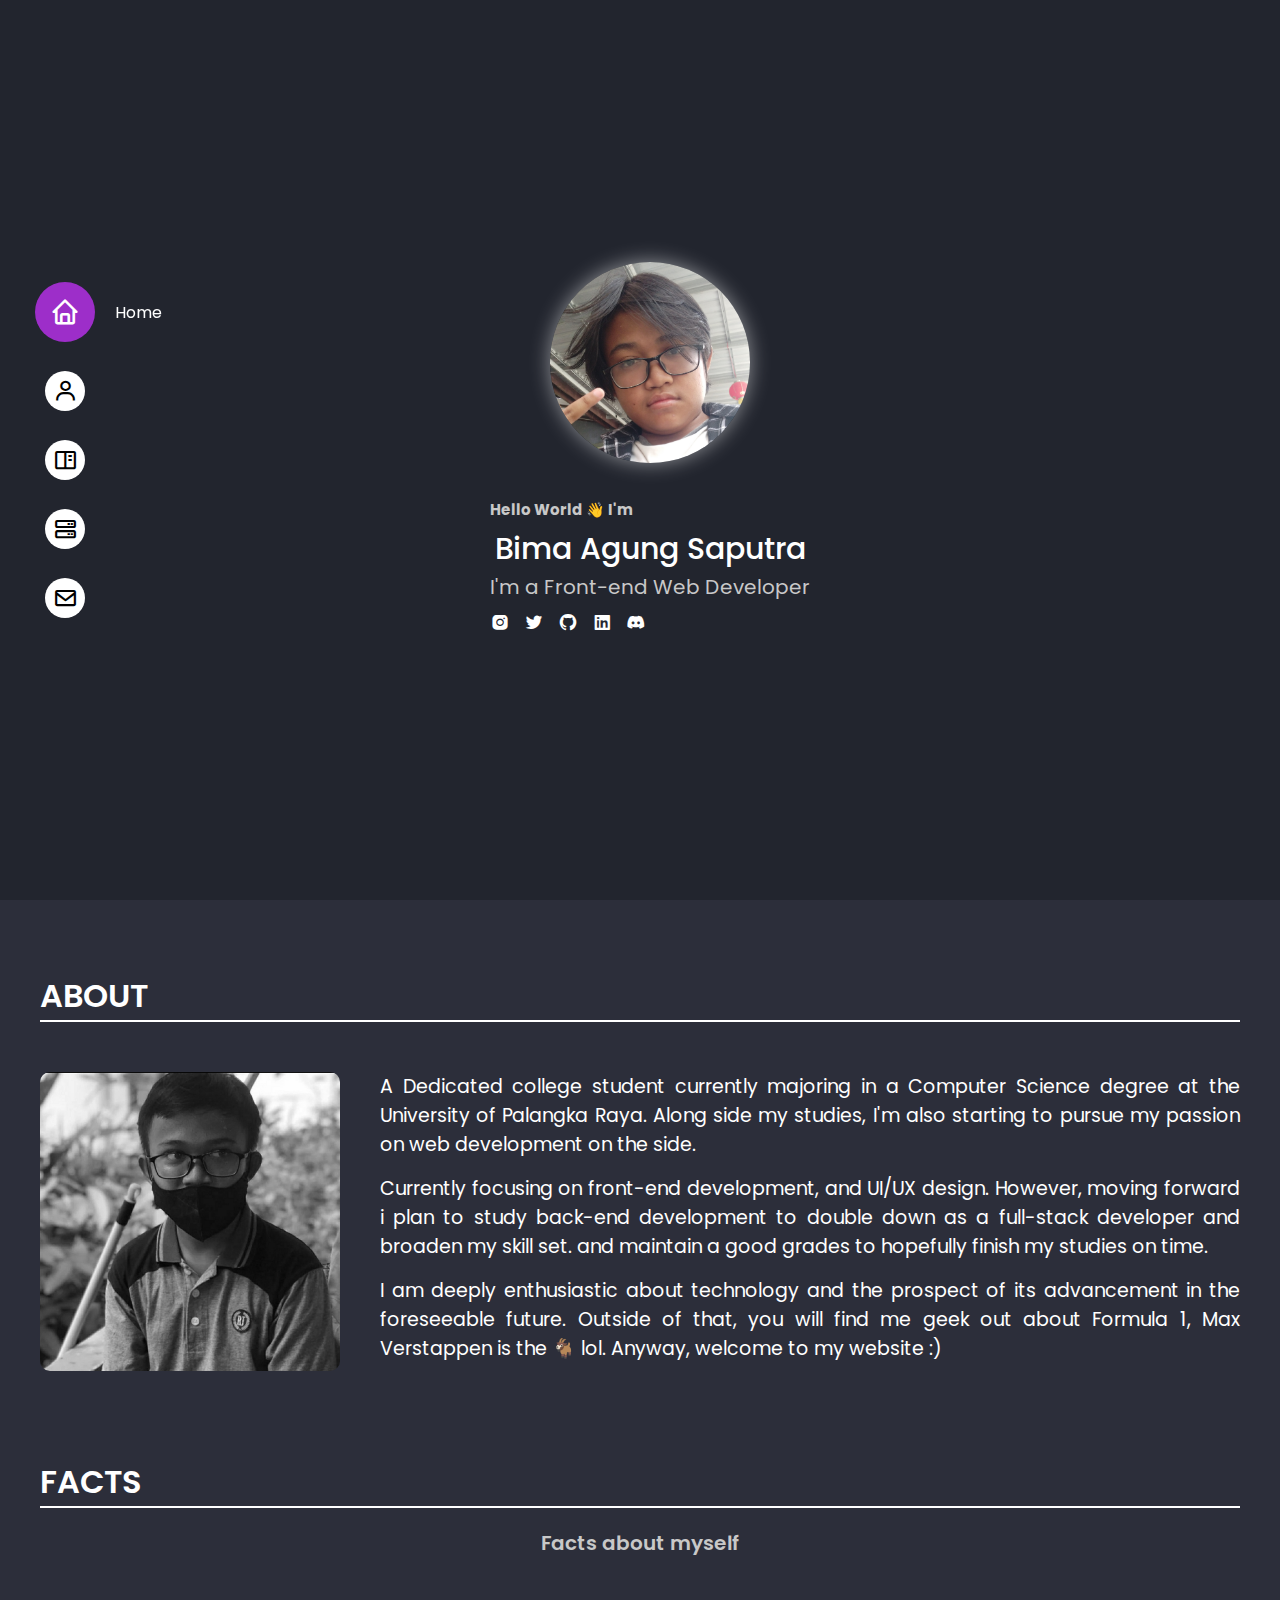
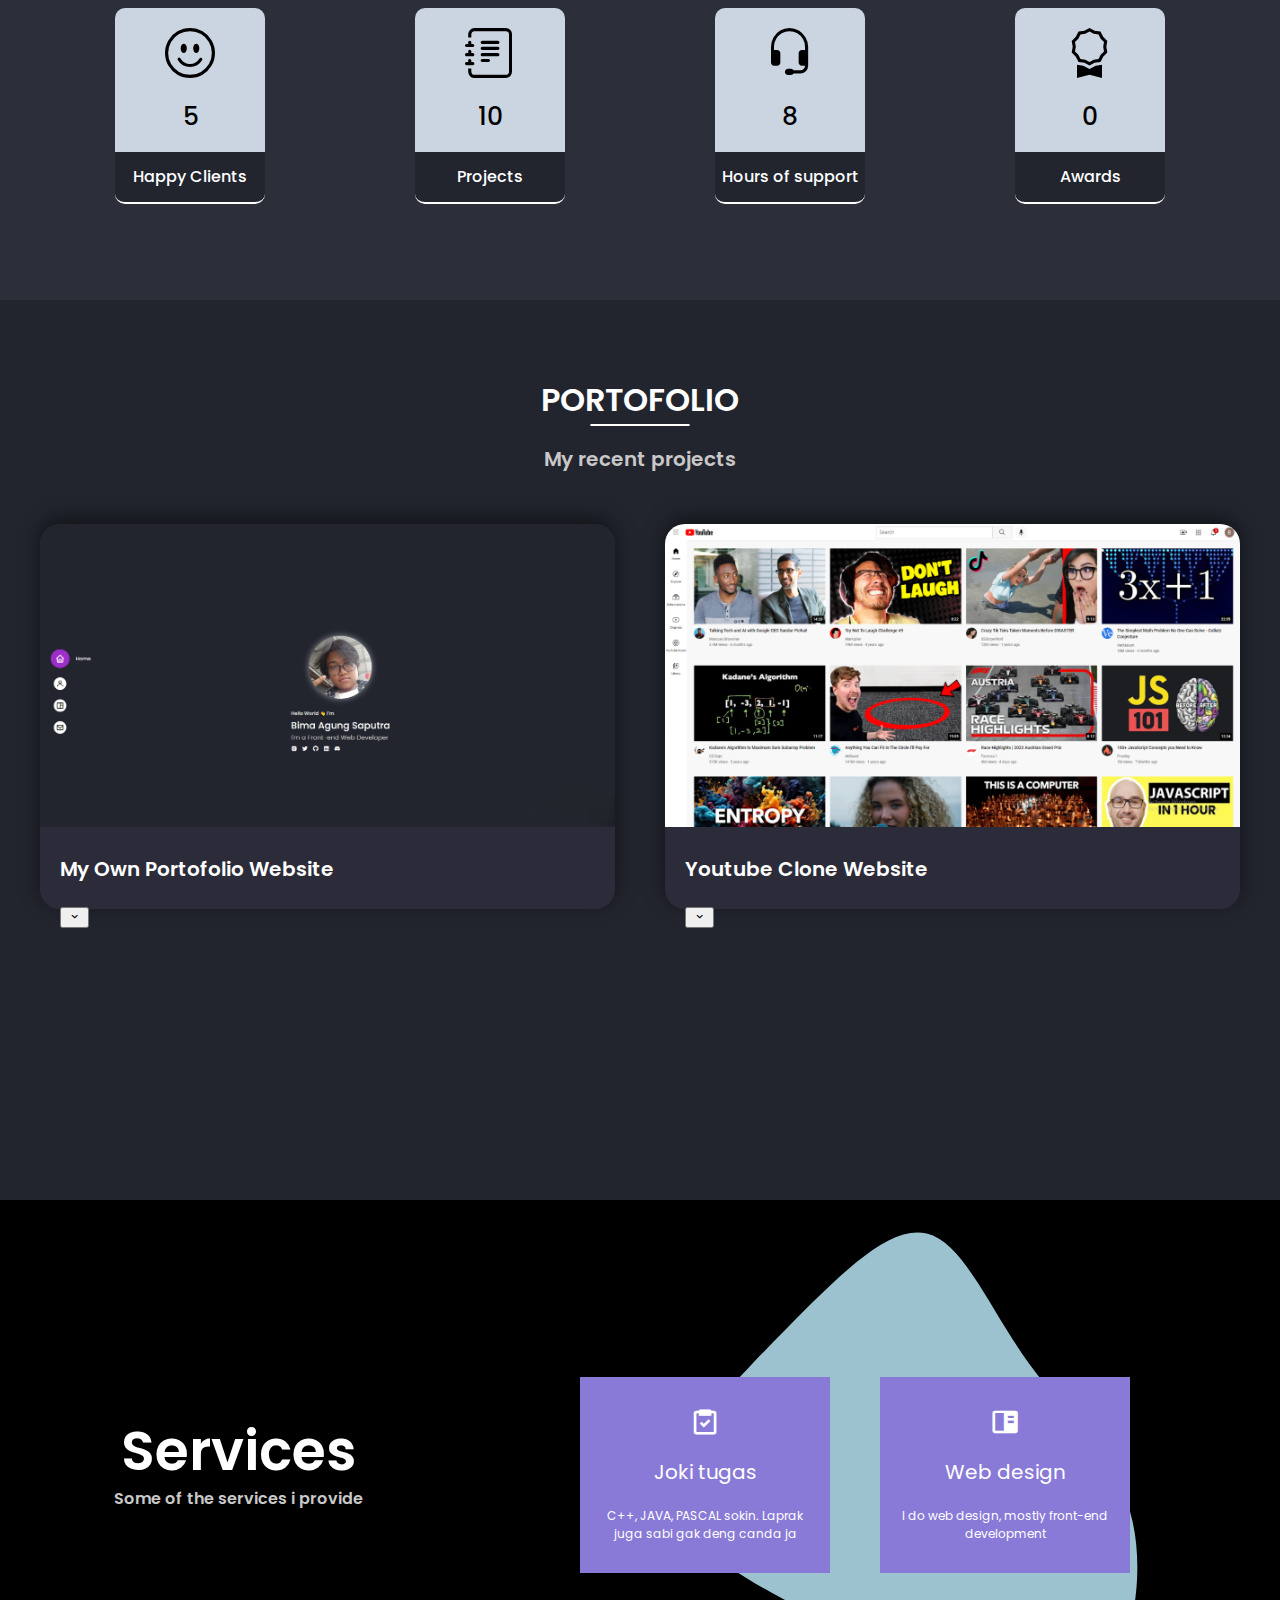
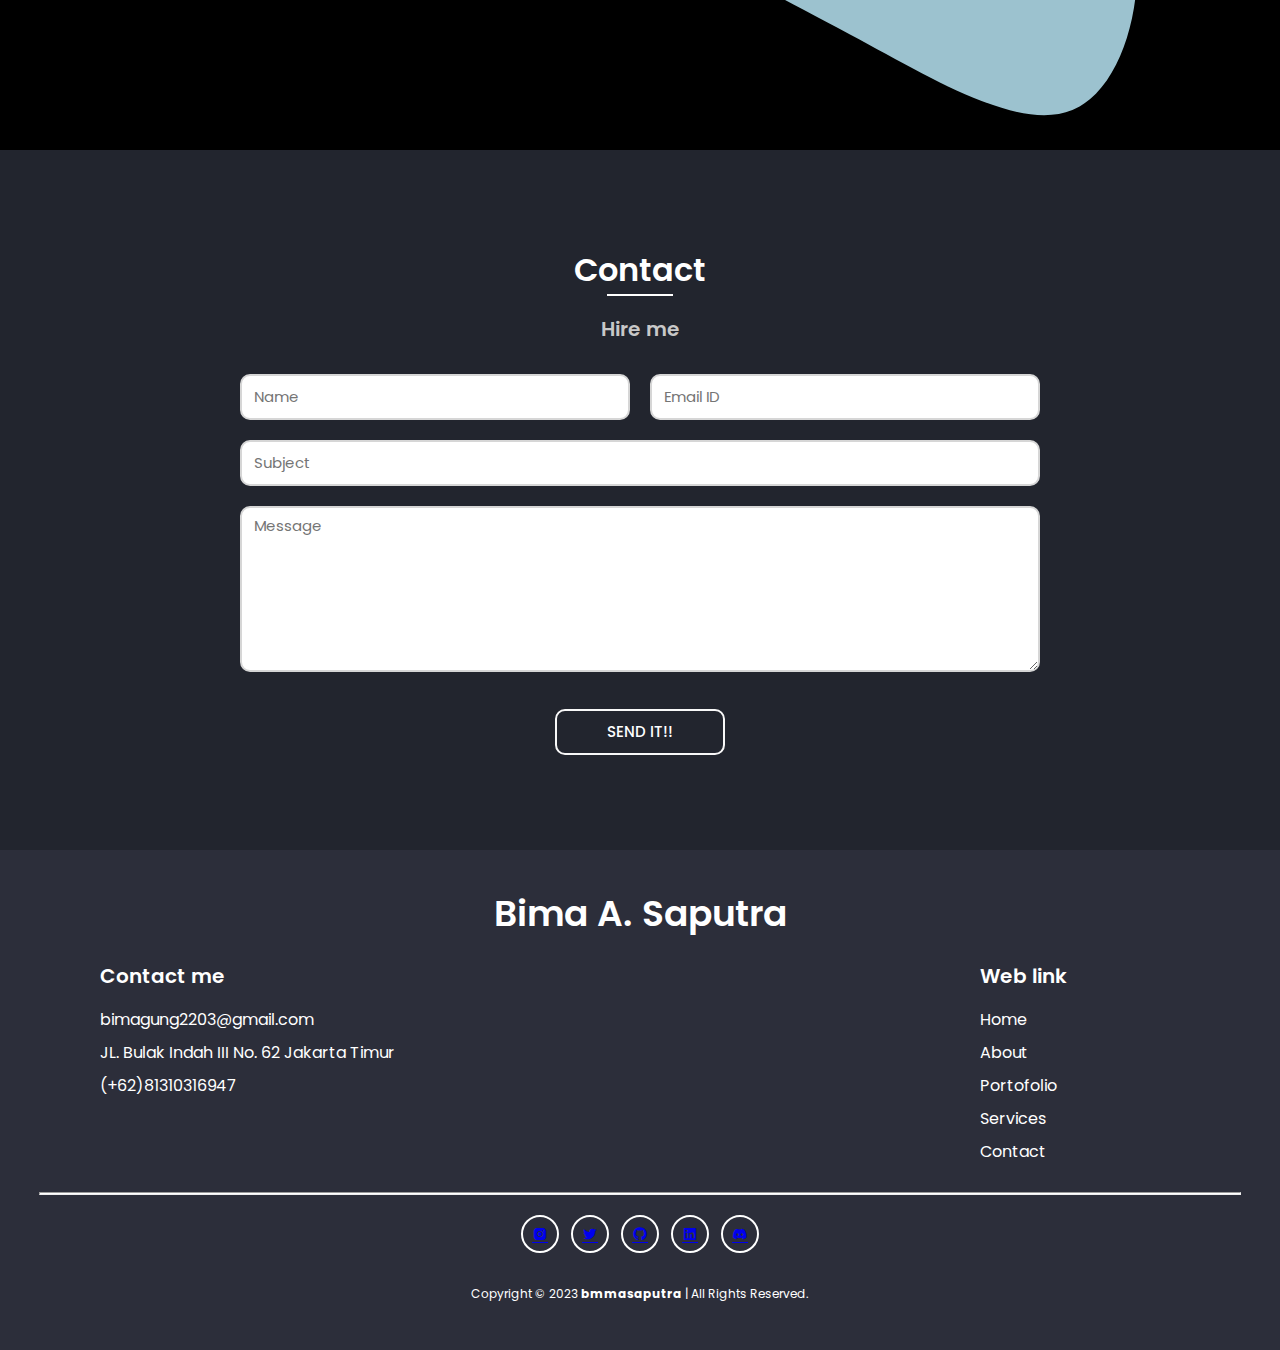
==== commit 35a9725a: "Update index.html" ====
--- a/index.html
+++ b/index.html
@@ -4,7 +4,7 @@
     <meta charset="UTF-8" />
     <meta http-equiv="X-UA-Compatible" content="IE=edge" />
     <meta name="viewport" content="width=device-width, initial-scale=1.0" />
-    <title>My Portofolio</title>
+    <title>My Portofolio | Bima Agung Saputra</title>
     <link rel="stylesheet" href="style.css" />
     <link rel="preconnect" href="https://fonts.googleapis.com" />
     <link rel="preconnect" href="https://fonts.gstatic.com" crossorigin />
@@ -103,13 +103,20 @@
         <div class="name">Bima Agung Saputra</div>
         <div class="occupation">I'm a Front-end Web Developer</div>
         <div class="sosmed">
-          <i class="bx bxl-instagram-alt"></i>
-          <i class="bx bxl-twitter"></i>
-          <i class="bx bxl-github"></i>
-          <i class="bx bxl-linkedin-square"></i>
-          <i class="bx bxl-discord-alt"></i>
-        </div>
-      </div>
+          <a target="_blank" href="https://www.instagram.com/bmma_sptra/"><i class="bx bxl-instagram-alt social-icon"></i></a>
+          <a target="_blank" href="https://twitter.com/Humanmaybe1"><i class="bx bxl-twitter social-icon"></i></a>
+          <a target="_blank" href="https://github.com/bmmasaputra"><i class="bx bxl-github social-icon"></i></a>
+          <a target="_blank" href="https://www.linkedin.com/in/bima-saputra-462160247/"><i class="bx bxl-linkedin-square social-icon"></i></a>
+          <a target="_blank" href="https://discordapp.com/users/913421520561406002"><i class="bx bxl-discord-alt social-icon"></i></a>
+        </div>
+      </div>
+      <svg class="wave" xmlns="http://www.w3.org/2000/svg" viewBox="0 0 1440 250">
+        <path fill="#2c2e3a" fill-opacity="1" d="M0,192L48,197.3C96,203,192,213,288,
+        192C384,171,480,117,576,128C672,139,768,213,864,213.3C960,213,1056,139,1152,
+        106.7C1248,75,1344,85,1392,90.7L1440,96L1440,320L1392,320C1344,320,1248,320,
+        1152,320C1056,320,960,320,864,320C768,320,672,320,576,320C480,320,384,320,288,
+        320C192,320,96,320,48,320L0,320Z"></path>
+      </svg>
     </section>
     <section class="about-page" id="about">
       <div class="grid-container">
@@ -118,22 +125,22 @@
           <img src="images/about.jpg" class="about-image" />
           <div class="text-section">
             <p>
-              Lorem, ipsum dolor sit amet consectetur adipisicing elit. Alias
-              provident asperiores fugiat minus pariatur eum tenetur cumque
-              accusamus veniam, unde id quibusdam suscipit ad nisi ut explicabo
-              soluta, eius beatae.
-            </p>
-            <p>
-              Lorem ipsum dolor sit amet consectetur adipisicing elit. Odit ipsa
-              dicta magni qui ad iusto expedita, voluptatibus, sapiente ratione
-              quaerat, laudantium dolores eius esse exercitationem deleniti
-              corporis voluptas voluptates assumenda.
-            </p>
-            <p>
-              Lorem ipsum dolor sit amet consectetur adipisicing elit. Minima,
-              nemo omnis in ratione facilis dolor officia id quis perferendis
-              sed debitis eaque magnam beatae! Itaque voluptas illo obcaecati
-              labore perferendis?
+              A Dedicated college student currently majoring in a Computer 
+              Science degree at the University of Palangka Raya. Along side my 
+              studies, I'm also starting to pursue my passion on web development 
+              on the side.
+            </p>
+            <p>
+              Currently focusing on front-end development, and UI/UX 
+              design. However, moving forward i plan to study back-end development 
+              to double down as a full-stack developer and broaden my skill set. 
+              and maintain a good grades to hopefully finish my studies on time.
+            </p>
+            <p>
+              I am deeply enthusiastic about technology and the prospect of its 
+              advancement in the foreseeable future. Outside of that, you will find 
+              me geek out about Formula 1, Max Verstappen is the 🐐 lol. Anyway,
+              welcome to my website :)
             </p>
           </div>
         </div>
@@ -175,41 +182,46 @@
         </div>
       </div>
     </section>
-    <section class="portofolio-page" id="portofolio">
+    <section class="portofolio-page extend-page" id="portofolio">
       <div class="grid-container">
         <div class="portofolio-header-wrap">
           <div class="portofolio-header">PORTOFOLIO</div>
         </div>
         <p class="portofolio-desc" >My recent projects</p>
-        <div class="portofolio-grid">
-          <div class="project">
+        <div class="portofolio-grid extend-grid">
+          <div id="project1" class="project">
             <img src="images/web1.png">
             <div class="project-text-wrap">
-              <p>My Own Portofolio Website</p>
+              <div class="project-name-wrap">
+                <p>My Own Portofolio Website</p>
+                <button id="showBtn1" class="show-button">
+                  <i class='bx bx-chevron-down'></i>
+                </button>
+              </div>
               <div class="project-desc">
                 <p>Category : Web design</p>
                 <p>Web URL<span style="opacity: 0;">c</span>: <a href="">bla-bla.com</a></p>
                 <p>
-                  Lorem ipsum dolor sit amet consectetur adipisicing elit. 
-                  Molestias officiis maiores repellat, neque iure saepe dolore, 
-                  ut voluptatem commodi harum soluta explicabo ratione deserunt? 
-                  Sint, magni nobis! Ea, eum neque!
+                  A simple portofolio website built with HTML, CSS, JavaScript, and 
+                  a bit of Apps Script to store the contact form data to a spreadsheet.
                 </p>
               </div>
             </div>
           </div>
-          <div class="project">
+          <div id="project2" class="project">
             <img src="images/web2.png">
             <div class="project-text-wrap">
-              <p>Youtube Clone Website</p>
+              <div class="project-name-wrap">
+                <p>Youtube Clone Website</p>
+                <button id="showBtn2" class="show-button">
+                  <i class='bx bx-chevron-down'></i>
+                </button>
+              </div>
               <div class="project-desc">
                 <p>Category : Web design</p>
                 <p>Web URL<span style="opacity: 0;">c</span>: <a href="">bla-bla.com</a></p>
                 <p>
-                  Lorem ipsum dolor sit amet consectetur adipisicing elit. 
-                  Molestias officiis maiores repellat, neque iure saepe dolore, 
-                  ut voluptatem commodi harum soluta explicabo ratione deserunt? 
-                  Sint, magni nobis! Ea, eum neque!
+                  A YouTube-like website built solely for me to learn HTML and CSS. 
                 </p>
               </div>
             </div>
@@ -227,7 +239,7 @@
         </div>
         <div class="service-section">
           <div class="blob-wrap">
-            <svg viewBox="0 0 200 200" xmlns="http://www.w3.org/2000/svg">
+            <svg class="blob" viewBox="0 0 200 200" xmlns="http://www.w3.org/2000/svg">
               <path fill="#ADD8E6" d="M22.7,-19.2C32.3,-6,45,3.6,48.7,20.6C52.4,37.6,47,61.9,
               33.6,67.5C20.2,73,-1.1,59.8,-22,48.6C-42.9,37.4,-63.4,28.3,-65.8,15.7C-68.1,3,-52.4,
               -13.1,-38.4,-27.3C-24.4,-41.5,-12.2,-53.9,-2.8,-51.6C6.5,-49.3,13,-32.5,22.7,-19.2Z" 
@@ -310,11 +322,11 @@
         </div>
         <hr>
         <div class="sosmed-footer">
-          <a class="sosmed-link"><i class="bx bxl-instagram-alt"></i></a>
-          <a class="sosmed-link"><i class="bx bxl-twitter"></i></a>
-          <a class="sosmed-link"><i class="bx bxl-github"></i></a>
-          <a class="sosmed-link"><i class="bx bxl-linkedin-square"></i></a>
-          <a class="sosmed-link"><i class="bx bxl-discord-alt"></i></a>
+          <a class="sosmed-link" target="_blank" href="https://www.instagram.com/bmma_sptra/"><i class="bx bxl-instagram-alt"></i></a>
+          <a class="sosmed-link" target="_blank" href="https://twitter.com/Humanmaybe1"><i class="bx bxl-twitter"></i></a>
+          <a class="sosmed-link" target="_blank" href="https://github.com/bmmasaputra"><i class="bx bxl-github"></i></a>
+          <a class="sosmed-link" target="_blank" href="https://www.linkedin.com/in/bima-saputra-462160247/"><i class="bx bxl-linkedin-square"></i></a>
+          <a class="sosmed-link" target="_blank" href="https://discordapp.com/users/913421520561406002"><i class="bx bxl-discord-alt"></i></a>
         </div>
         <div class="copyright">
           <p>Copyright © 2023 <strong>bmmasaputra</strong> | All Rights Reserved.</p>
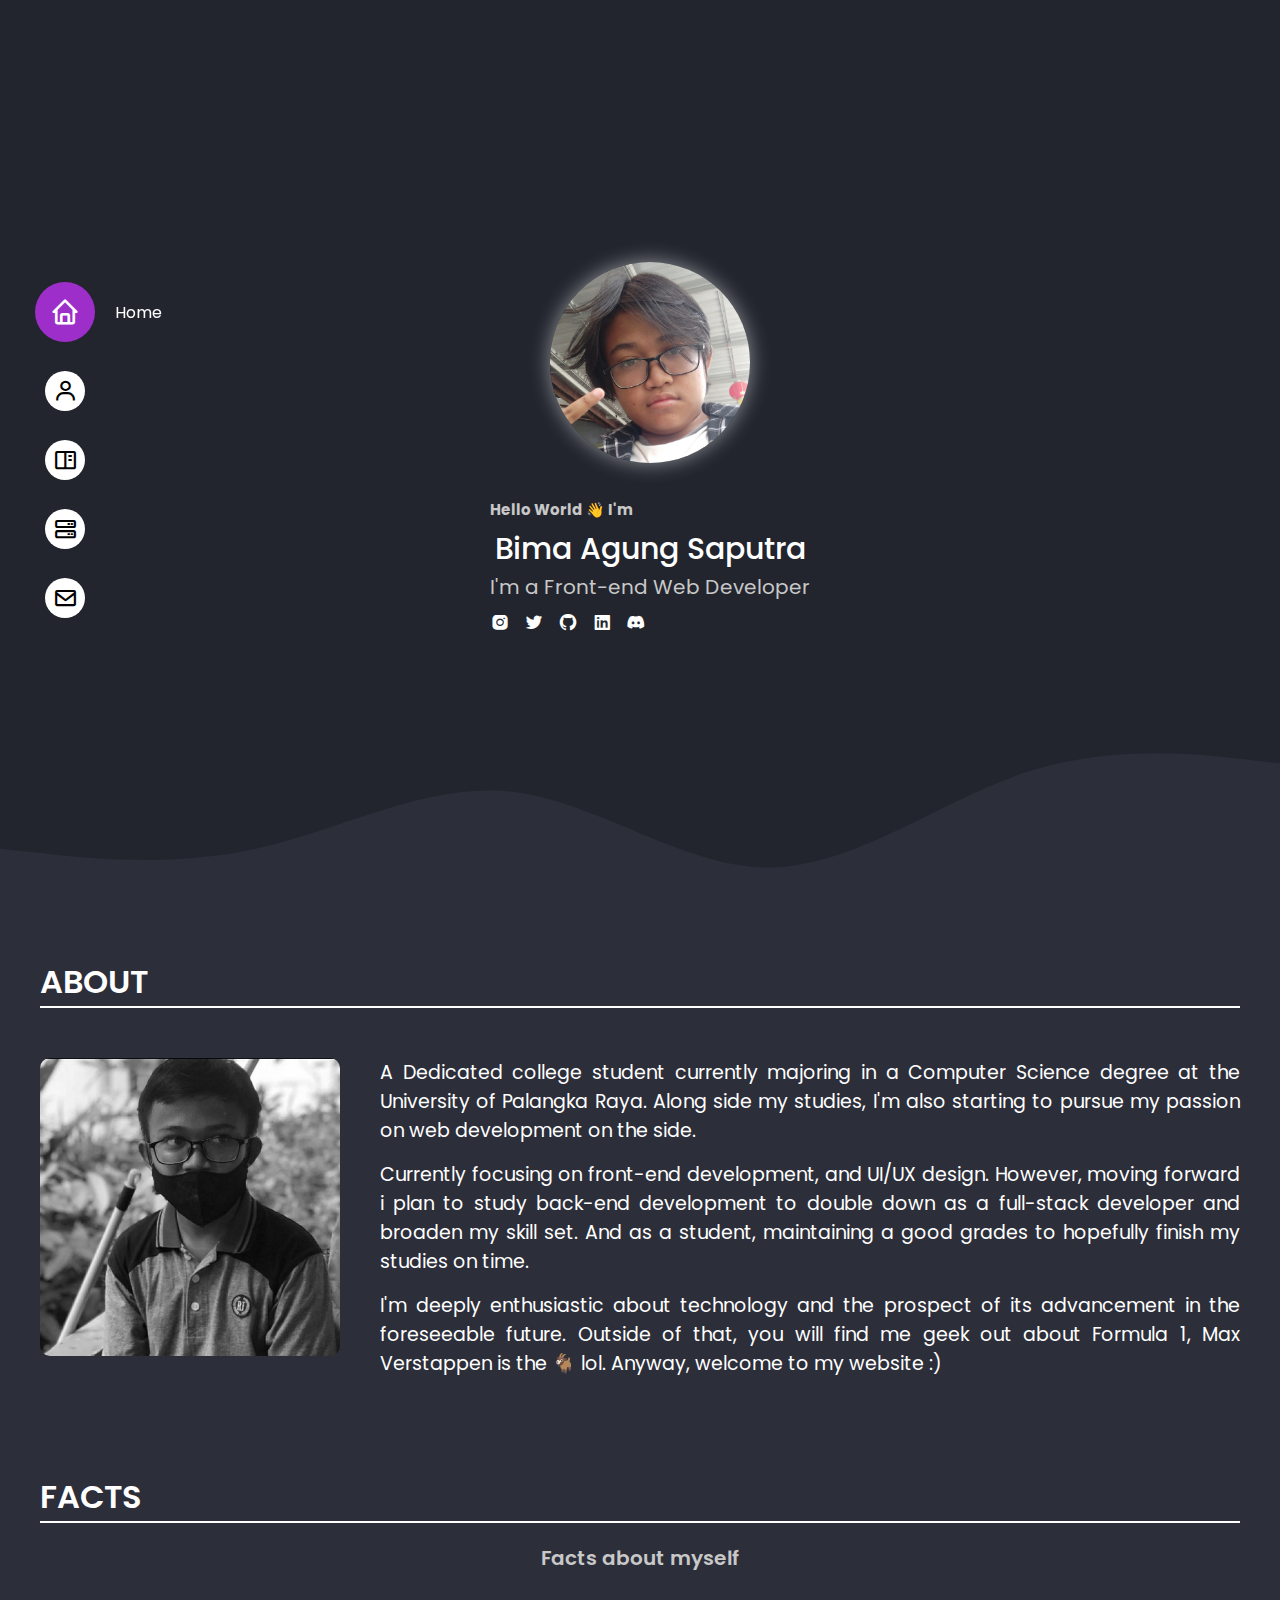
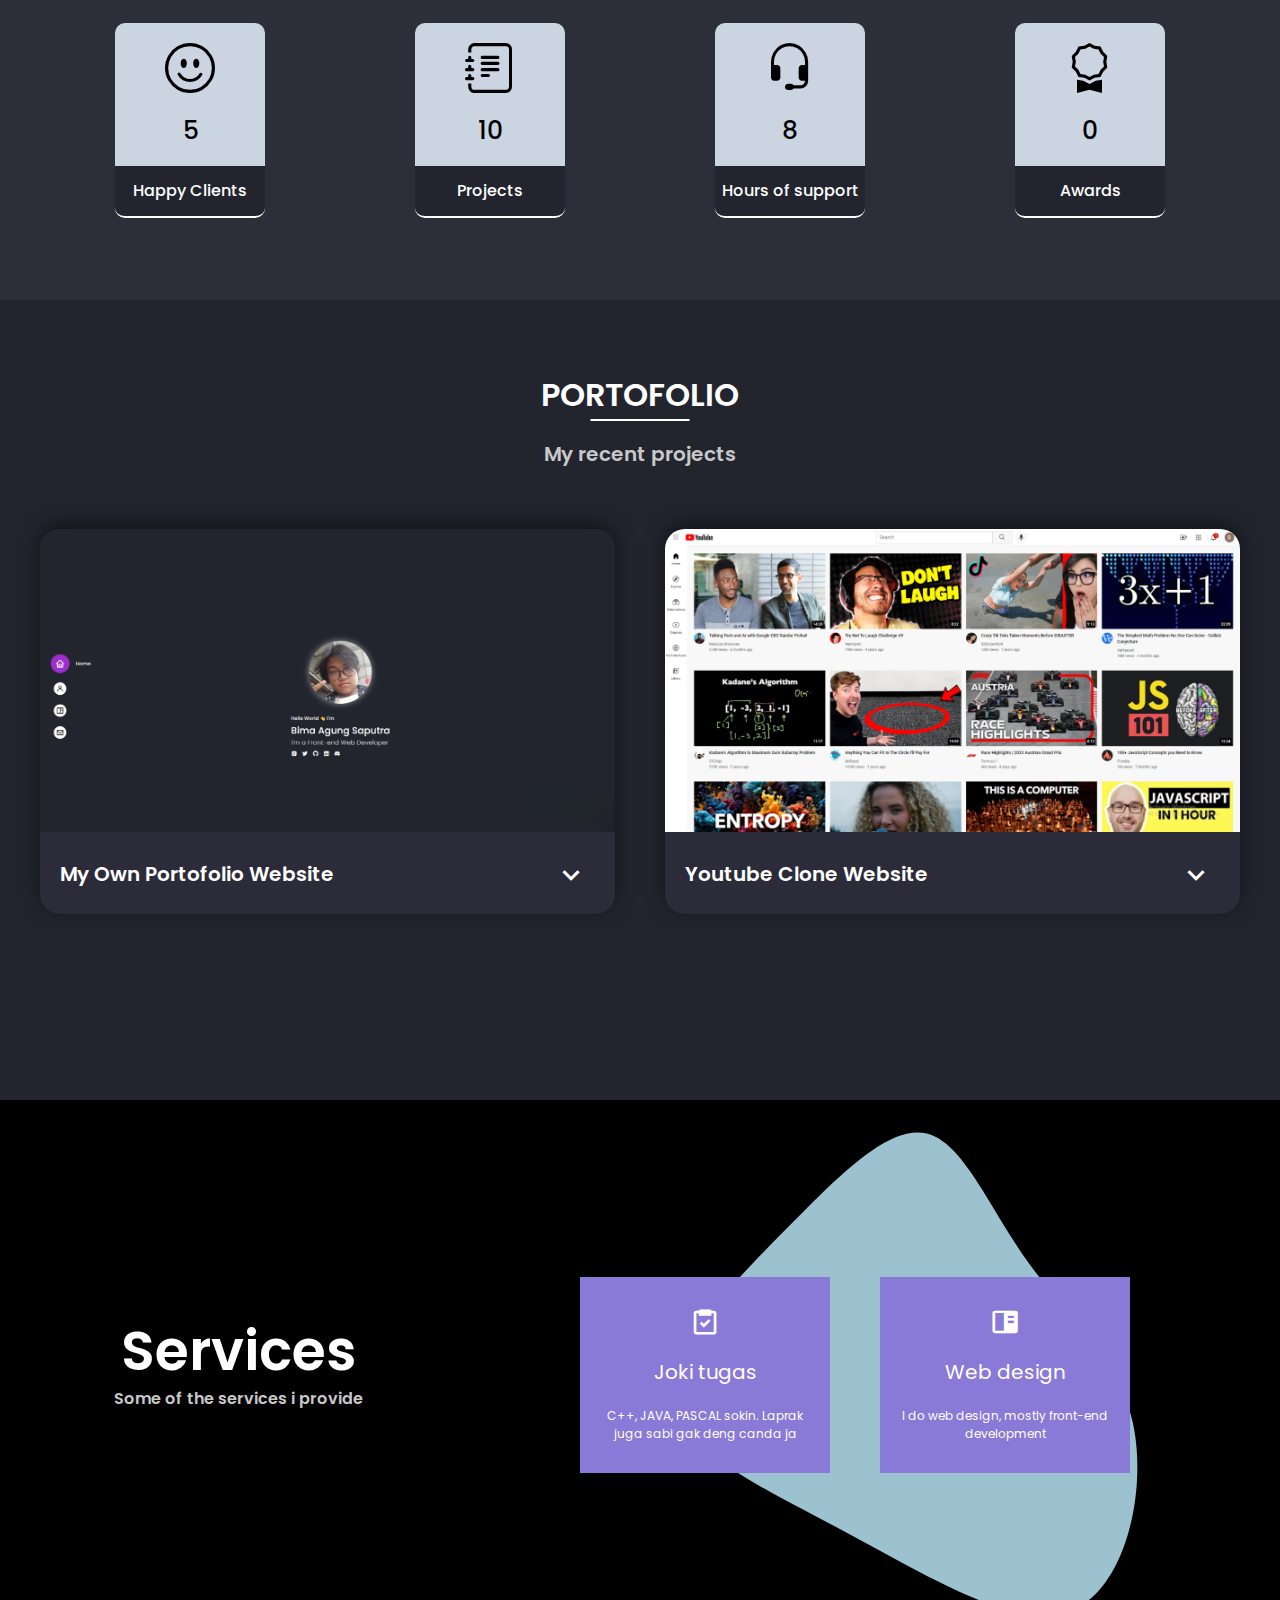
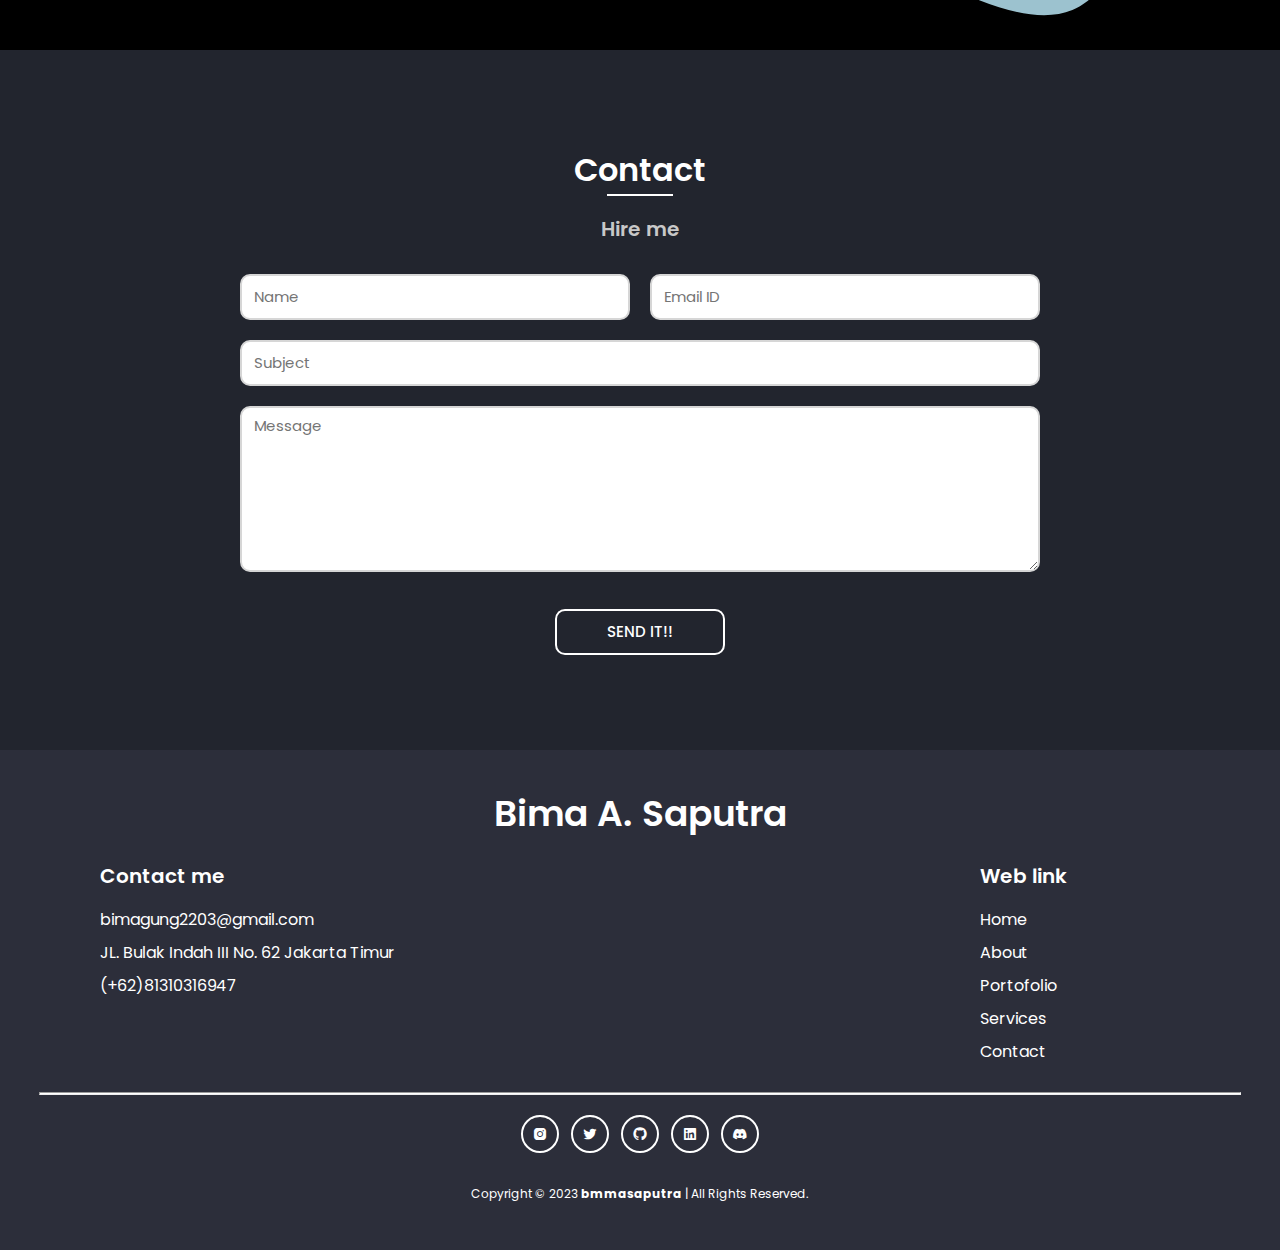
==== commit dbe254fe: "Update index.html" ====
--- a/index.html
+++ b/index.html
@@ -134,10 +134,11 @@
               Currently focusing on front-end development, and UI/UX 
               design. However, moving forward i plan to study back-end development 
               to double down as a full-stack developer and broaden my skill set. 
-              and maintain a good grades to hopefully finish my studies on time.
-            </p>
-            <p>
-              I am deeply enthusiastic about technology and the prospect of its 
+              And as a student, maintaining a good grades to hopefully finish my studies 
+              on time.
+            </p>
+            <p>
+              I'm deeply enthusiastic about technology and the prospect of its 
               advancement in the foreseeable future. Outside of that, you will find 
               me geek out about Formula 1, Max Verstappen is the 🐐 lol. Anyway,
               welcome to my website :)
--- a/style.css
+++ b/style.css
@@ -8,6 +8,10 @@
     padding-bottom: 3000px;
     background-color: lightblue;
  }
+
+:root {
+    --extend-page: 0px;
+}
 
 .home-page {
     background-color: #22252e;
@@ -64,6 +68,10 @@
     color: rgb(200, 200, 200);
 }
 
+.sosmed {
+    z-index: 2;
+}
+
 .sosmed i {
     font-size: 20px;
     margin-top: 10px;
@@ -73,8 +81,14 @@
     cursor: pointer;
 }
 
-.bx:hover {
+.social-icon:hover {
     color: rgb(200, 200, 200);
+}
+
+.wave {
+    position: absolute;
+    bottom: 0;
+    z-index: 0;
 }
 
 .sidebar {
@@ -459,6 +473,7 @@
 .contact-page,
 .services-page,
 .footer {
+    transition: .2s linear;
     margin: 0px 0px;
     position: absolute;
     left: 0px;
@@ -469,7 +484,7 @@
     display: flex;
     justify-content: center;
     align-items: center;
-    height: 900px;
+    height: 800px;
     top: calc(100vh + 1000px);
     background-color: #22252e;
 }
@@ -498,17 +513,18 @@
 .portofolio-desc {
     font-size: 20px;
     text-align: center;
-    margin-bottom: 50px;
+    margin-bottom: 60px;
     color: rgb(200, 200, 200);
     font-weight: 600;
 }
 
 .portofolio-grid {
-    height: 600px;
     width: 1200px;
+    height: 500px;
     display: grid;
     grid-template-columns: 1fr 1fr;
     column-gap: 50px;
+    transition: .2s linear;
     opacity: 1;
 }
 
@@ -522,16 +538,6 @@
     box-shadow: 0px -5px 20px rgba(0, 0, 0, .5);
 }
 
-.project:hover {
-    height: 550px;
-    
-}
-
-.project:hover .project-desc {
-    opacity: 1;
-    transition: all 1s;
-}
-
 .project p {
     font-size: 20px;
     font-weight: 600;
@@ -539,23 +545,42 @@
 
 .project img {
     width: 100%;
+    height: 303px;
+    object-fit: cover;
     border-top-left-radius: 20px;
     border-top-right-radius: 20px;
+    transition: all .2s linear;
 }
 
 .project-text-wrap {
     padding: 0px 20px;
 }
 
-.project-desc {
-    opacity: 0;
-    transition: all .1s;
+.project-name-wrap {
+    display: flex;
+    align-items: center;
+    justify-content: space-between;
+}
+
+.project-name-wrap i {
+    font-size: 36px;
+    color: white;
+    transition: .5s ease;
+    pointer-events: none;
+}
+
+.show-button {
+    background: none;
+    border: none;
 }
 
 .project-desc::before {
     content: '';
     display: block;
-    border-bottom: 2px solid #22252e;
+    border-bottom: 1px solid white;
+    transform: scaleX(0);
+    transition: transform .2s linear;
+    transform-origin: 0 0;
 }
 
 .project-desc p {
@@ -563,6 +588,9 @@
     font-weight: 500;
     text-decoration: none;
     text-align: justify;
+    opacity: 0;
+    transition: opacity .1s;
+    transition-delay: 0s;
 }
 
 .project-desc p a {
@@ -575,7 +603,7 @@
     justify-content: center;
     align-items: center;
     height: 550px;
-    top: calc(100vh + 1900px);
+    top: calc(100vh + 1800px);
     background-color:  rgb(0, 0, 0);
 }
 
@@ -614,7 +642,7 @@
     column-gap: 50px;
 }
 
-svg {
+.blob {
     position: absolute;
     top: -160px;
     width: 800px;
@@ -670,7 +698,7 @@
     justify-content: center;
     align-items: center;
     height: 700px;
-    top: calc(100vh + 2450px);
+    top: calc(100vh + 2350px);
     background-color: #22252e;
     z-index: -2;
 }
@@ -822,9 +850,9 @@
     background: none;
     padding: 6px 50px;
     border-radius: 10px;
-    border: 2px solid rgb(248, 248, 248);
+    border: 2px solid rgb(255, 255, 255);
     position: relative;
-    transition: .2s ease;
+    transition: .2s ease-in;
 }
 
 .send-button:hover {
@@ -839,9 +867,9 @@
     height: 100%;
     width: 100%;
     border-radius: 5px;
-    background: rgb(248, 248, 248);
+    background: rgb(255, 255, 255);
     z-index: -1;
-    transition: .2s ease;
+    transition: .2s ease-in;
     transform-origin: 0 0;
     transform: scaleX(0);
 }
@@ -852,6 +880,7 @@
 
 .send-button:active {
     opacity: .7;
+    transition: 0s;
 }
 
 .loading-button {
@@ -920,7 +949,7 @@
 .footer {
     height: 500px;
     background-color: rgb(44, 46, 58);
-    top: calc(100vh + 3150px);
+    top: calc(100vh + 3050px);
     display: flex;
     justify-content: center;
     align-items: center;
@@ -1011,6 +1040,8 @@
     display: flex;
     justify-content: center;
     align-items: center;
+    color: inherit;
+    text-decoration: none;
 }
 
 .sosmed-link, 
@@ -1030,30 +1061,93 @@
     font-size: 12px;
 }
 
+@media (min-width: 1250.03px) {
+    .project:hover {
+        height: 500px;
+        transform: translateY(-50px);
+    }
+    
+    .project:hover img {
+        height: 250px;
+    }
+
+    .project:hover .project-desc p {
+        opacity: 1;
+        transition: opacity .2s ease-in;
+        transition-delay: .1s;
+    }
+    
+    .project:hover  .project-desc::before {
+        transform: scaleX(1);
+    }
+    
+    .project:hover i {
+        transform: rotate(180deg);
+    }
+}
+
 @media (max-width: 1250px) {
+    .extend {
+        --extend-page: 150px;
+    }
+
     .sidebar {
         display: none;
     }
 
     .navbar-tablet {
         display: flex;
+    }
+
+    .wave {
+        display: none;
     }
 
     .portofolio-grid {
         grid-template-columns: 1fr;
         width: 575px;
-        height: 820px;
+        height: calc(823px + var(--extend-page));
         row-gap: 50px;
         margin: 0 auto 0 auto;
-        margin-bottom: 210px;
+        margin-bottom: 0px;
     }
 
     .portofolio-page {
-        height: 1350px;
+        height: 1150px;
+        height: calc(1150px + var(--extend-page));
+    }
+
+    .show-project {
+        height: 500px;
     }
     
+    .show-project img {
+        height: 250px;
+    }
+    
+    .show-project .project-desc p {
+        opacity: 1;
+        transition: opacity .6s ease-in;
+    }
+    
+    .show-project  .project-desc::before {
+        transform: scaleX(1);
+    }
+    
+    .show-project i {
+        transform: rotate(180deg);
+    }
+
+    .show-button {
+        cursor: pointer;
+    }
+
+    .show-button:active {
+        transform: scale(.8);
+    }
+
     .services-page {
-        top: calc(100vh + 2350px);
+        top: calc(100vh + 2150px + var(--extend-page));
     }
 
     .blob-wrap {
@@ -1061,11 +1155,11 @@
     }
 
     .contact-page {
-        top: calc(100vh + 2900px);
+        top: calc(100vh + 2700px + var(--extend-page));
     }
 
     .footer {
-        top: calc(100vh + 3600px);
+        top: calc(100vh + 3400px + var(--extend-page));
     }
 
     .footer-container {
@@ -1093,7 +1187,7 @@
     }
 
     .services-page {
-        top: calc(100vh + 2700px);
+        top: calc(100vh + 2500px + var(--extend-page));
     }
 
     .services-grid {
@@ -1119,15 +1213,21 @@
     }
 
     .contact-page {
-        top: calc(100vh + 3250px);
+        top: calc(100vh + 3050px + var(--extend-page));
     }
 
     .footer {
-        top: calc(100vh + 3950px);
+        top: calc(100vh + 3750px + var(--extend-page));
     }
 
     .footer-container{
         width: 800px;
+    }
+}
+
+@media (min-width: 870.03px ) and (max-width: 1250.03px) {
+    html {
+        scroll-padding-top: 80px;
     }
 }
 
@@ -1166,12 +1266,12 @@
     }
 
     .services-page {
-        top: calc(100vh + 3150px);
+        top: calc(100vh + 2950px + var(--extend-page));
     }
 
     .contact-page {
         height: 750px;
-        top: calc(100vh + 3700px);
+        top: calc(100vh + 3500px + var(--extend-page));
     }
     
     .contact-section {
@@ -1211,7 +1311,7 @@
     }
 
     .footer {
-        top: calc(100vh + 4450px);
+        top: calc(100vh + 4250px + var(--extend-page));
     }
 
     .footer-container {
@@ -1228,6 +1328,10 @@
 }
 
 @media (max-width: 650px) {
+    .extend {
+        --extend-page: 200px;
+    }
+
     .facts-grid {
         grid-template-columns: 1fr;
         row-gap: 80px;
@@ -1265,13 +1369,15 @@
     .portofolio-page {
         /*top: 2900px;*/
         top: calc(100vh + 2450px);
-        height: 1100px;
+        height: calc(800px + var(--extend-page));
+        transition: .2s linear;
+        /*height: +200px; extend*/
     }
 
     .portofolio-grid {
         width: 300px;
-        height: 531px;
-        margin-bottom: 200px;
+        height: calc(475px + var(--extend-page));
+        margin-bottom: 0px;
         row-gap: 0px;
         column-gap: 0px;
     }
@@ -1283,13 +1389,25 @@
         padding-bottom: 30px;
     }
 
-    .project:hover {
-        height: 430px;
+    .show-project {
+        height: 385px;
     }
 
     .project p {
-        font-size: 18px;
+        font-size: 15px;
         margin-top: 10px;
+    }
+
+    .project i {
+        font-size: 25px;
+    }
+
+    .show-project img {
+        height: 130px !important;
+    }
+
+    .project img {
+        height: 158px;
     }
 
     .project-desc p {
@@ -1298,7 +1416,7 @@
 
     .services-page {
         height: 800px;
-        top: calc(100vh + 3550px);
+        top: calc(100vh + 3250px + var(--extend-page));
     }
 
     .service-section {
@@ -1309,7 +1427,7 @@
     }
 
     .contact-page {
-        top: calc(100vh + 4350px);
+        top: calc(100vh + 4050px + var(--extend-page));
     }
 
     .input-section {
@@ -1322,7 +1440,7 @@
 
     .footer {
         height: 700px;
-        top: calc(100vh + 5100px);
+        top: calc(100vh + 4800px + var(--extend-page));
     }
 
     .footer-container {
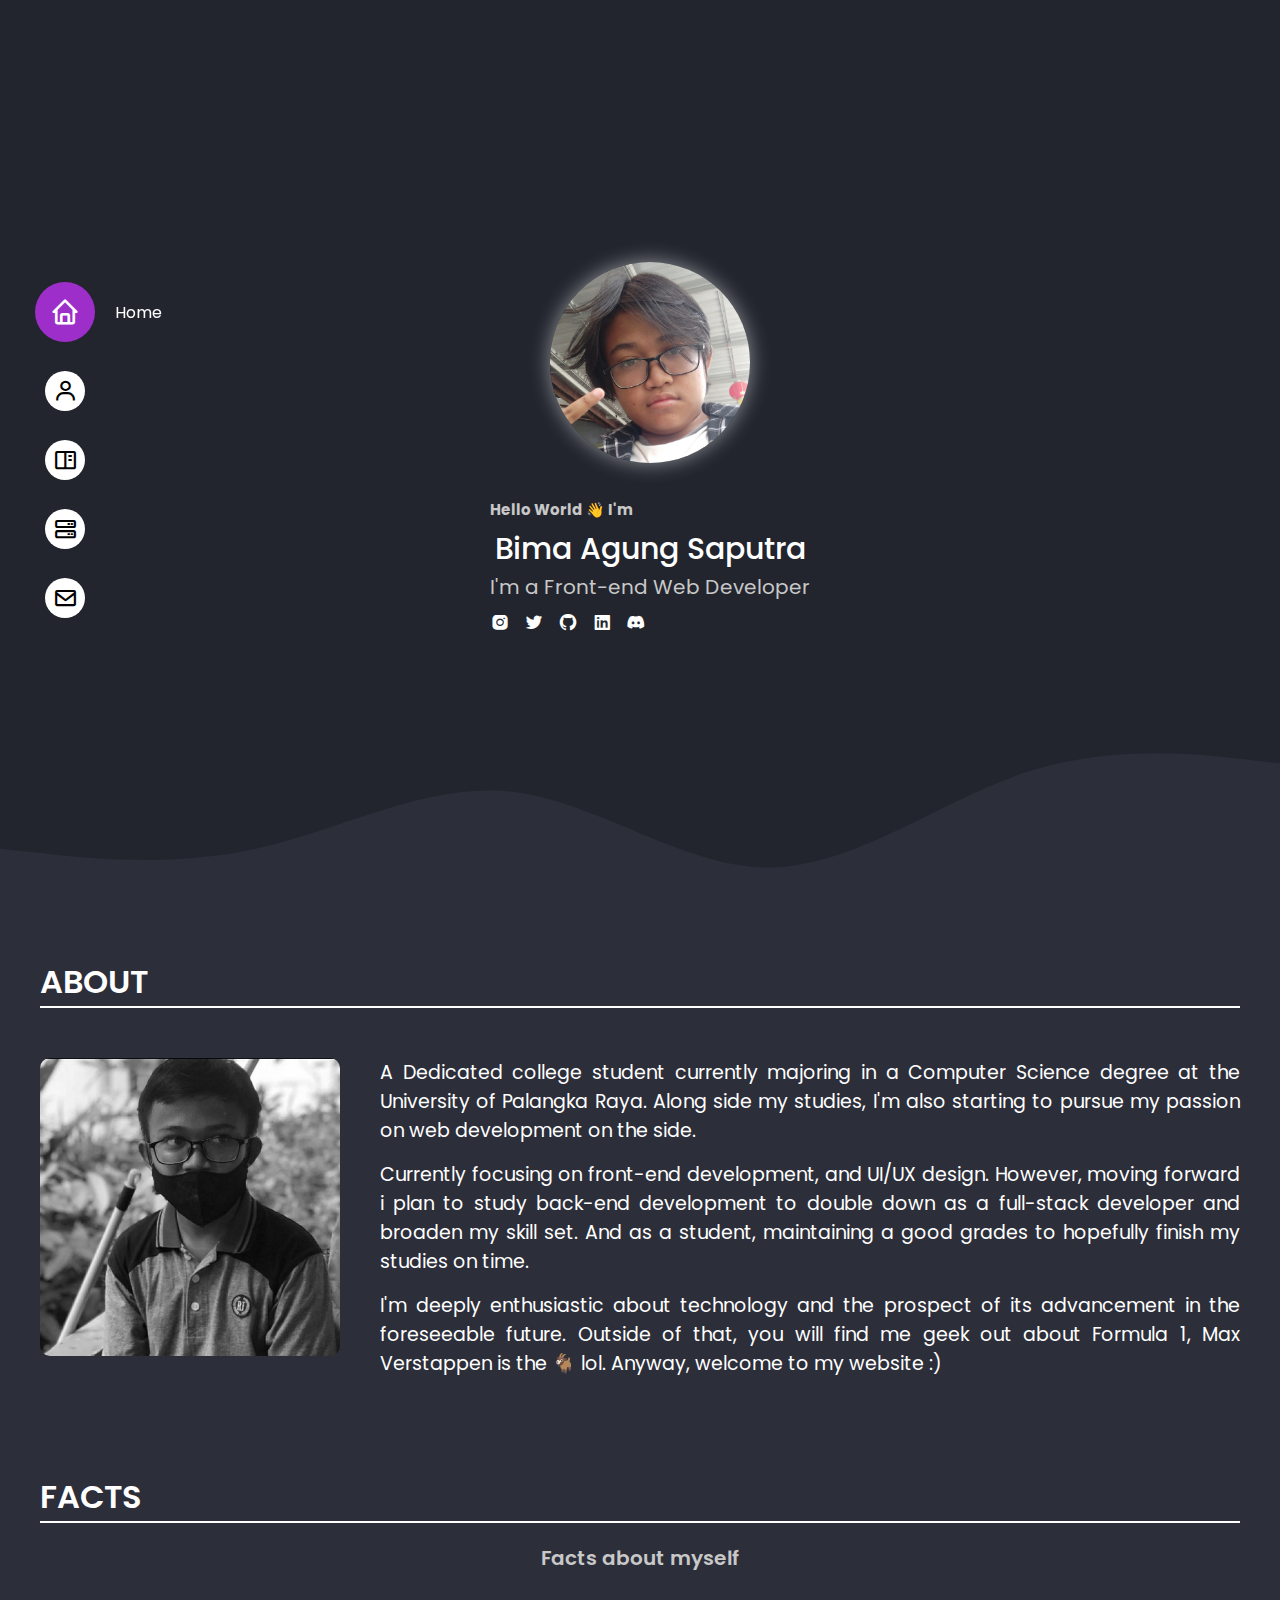
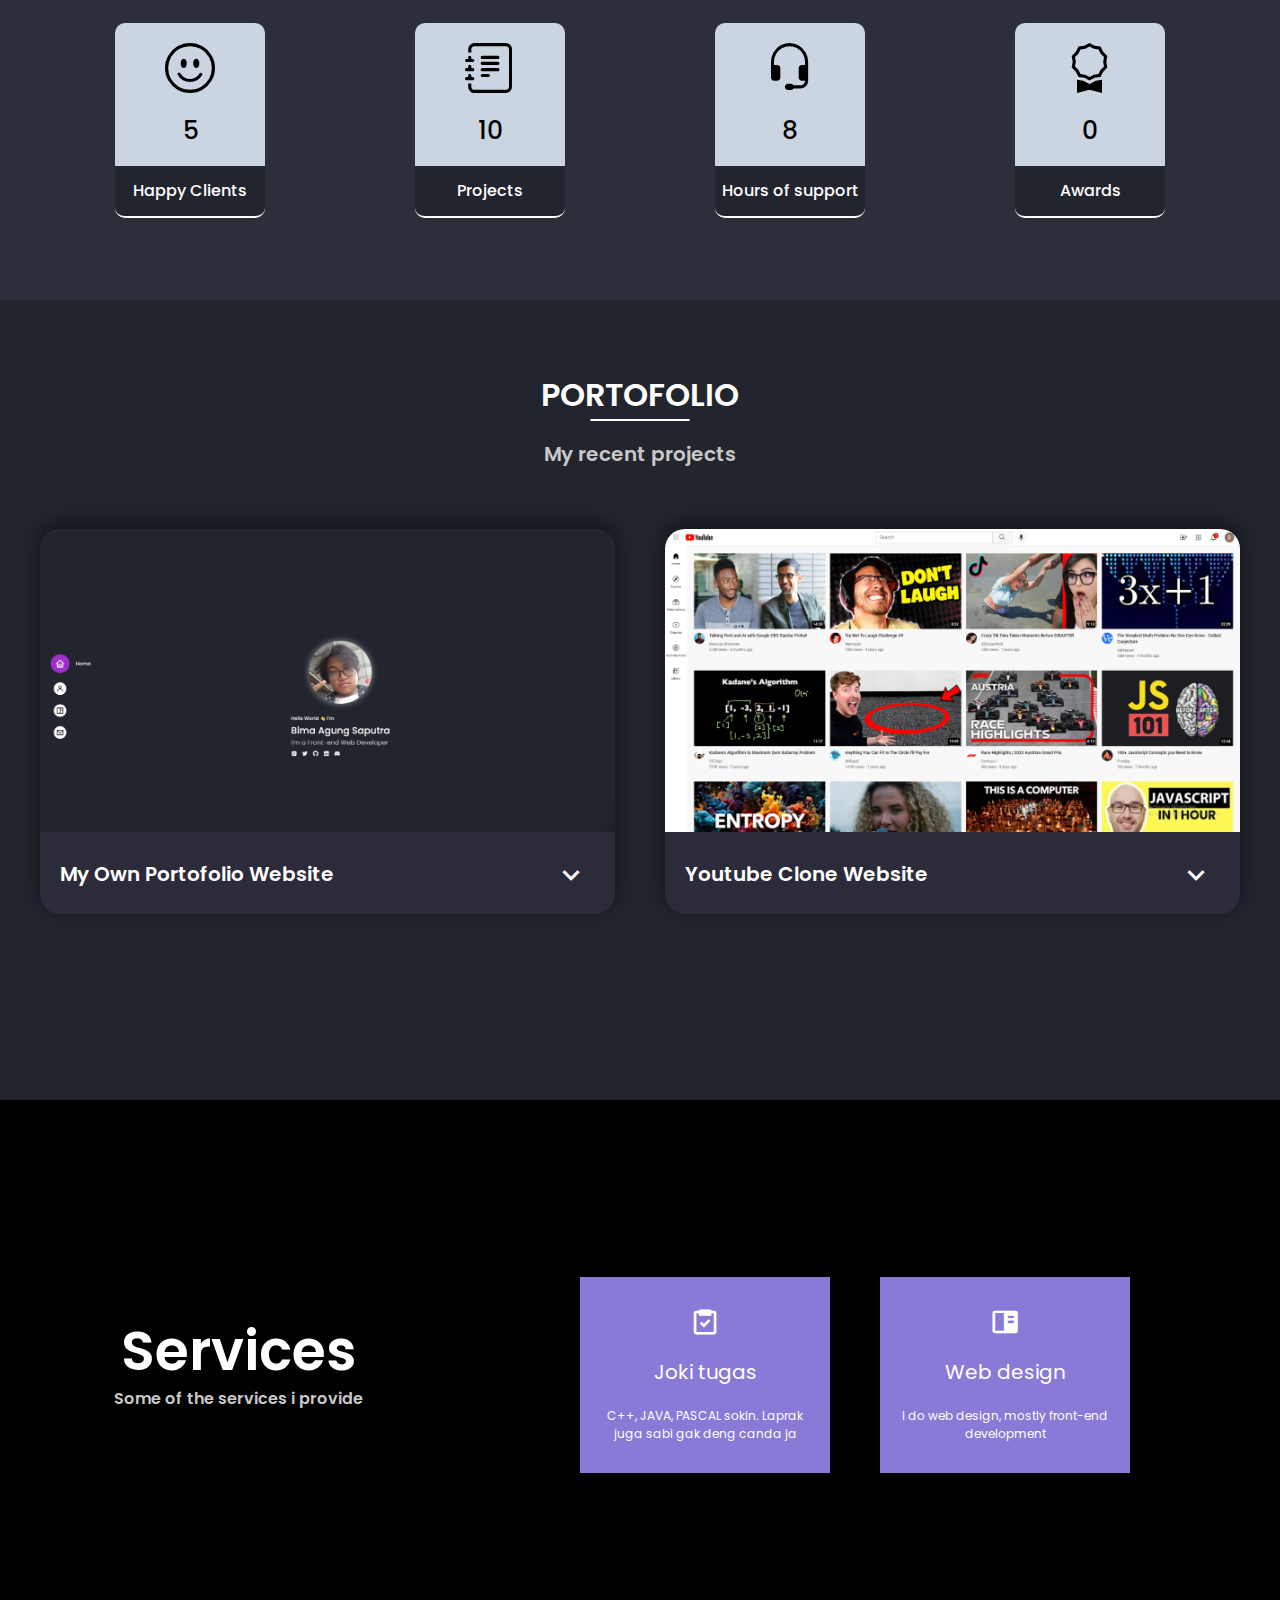
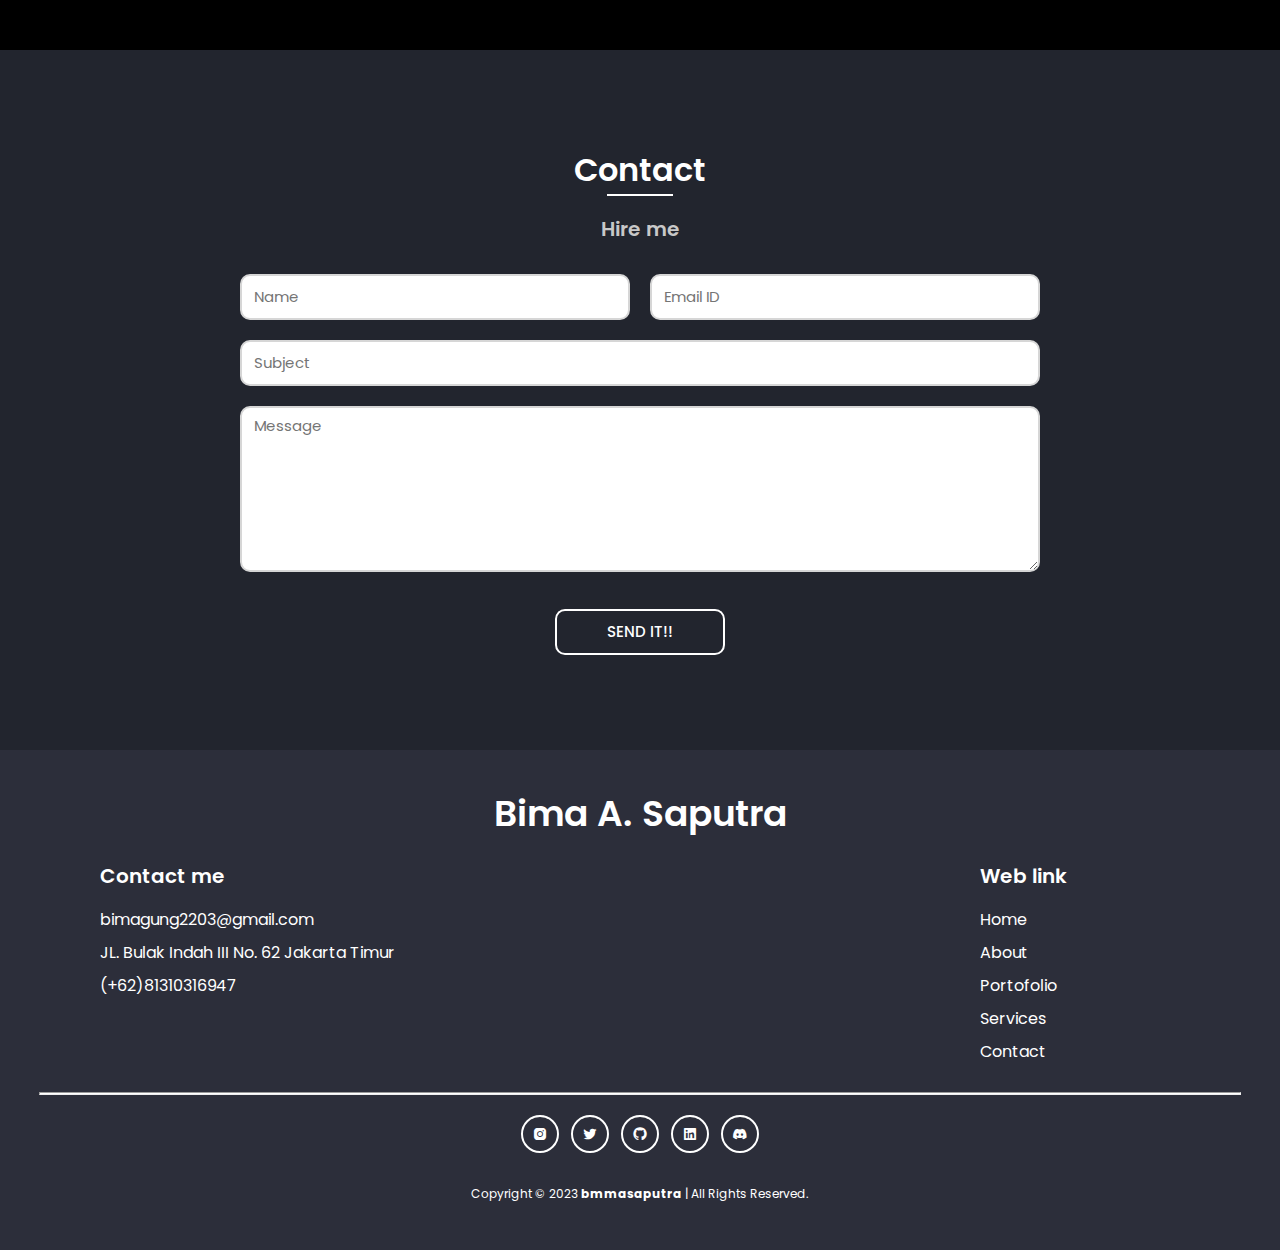
==== commit 97272e11: "Update index.html" ====
--- a/index.html
+++ b/index.html
@@ -241,7 +241,7 @@
         <div class="service-section">
           <div class="blob-wrap">
             <svg class="blob" viewBox="0 0 200 200" xmlns="http://www.w3.org/2000/svg">
-              <path fill="#ADD8E6" d="M22.7,-19.2C32.3,-6,45,3.6,48.7,20.6C52.4,37.6,47,61.9,
+              <path d="M22.7,-19.2C32.3,-6,45,3.6,48.7,20.6C52.4,37.6,47,61.9,
               33.6,67.5C20.2,73,-1.1,59.8,-22,48.6C-42.9,37.4,-63.4,28.3,-65.8,15.7C-68.1,3,-52.4,
               -13.1,-38.4,-27.3C-24.4,-41.5,-12.2,-53.9,-2.8,-51.6C6.5,-49.3,13,-32.5,22.7,-19.2Z" 
               transform="translate(100 100)" />
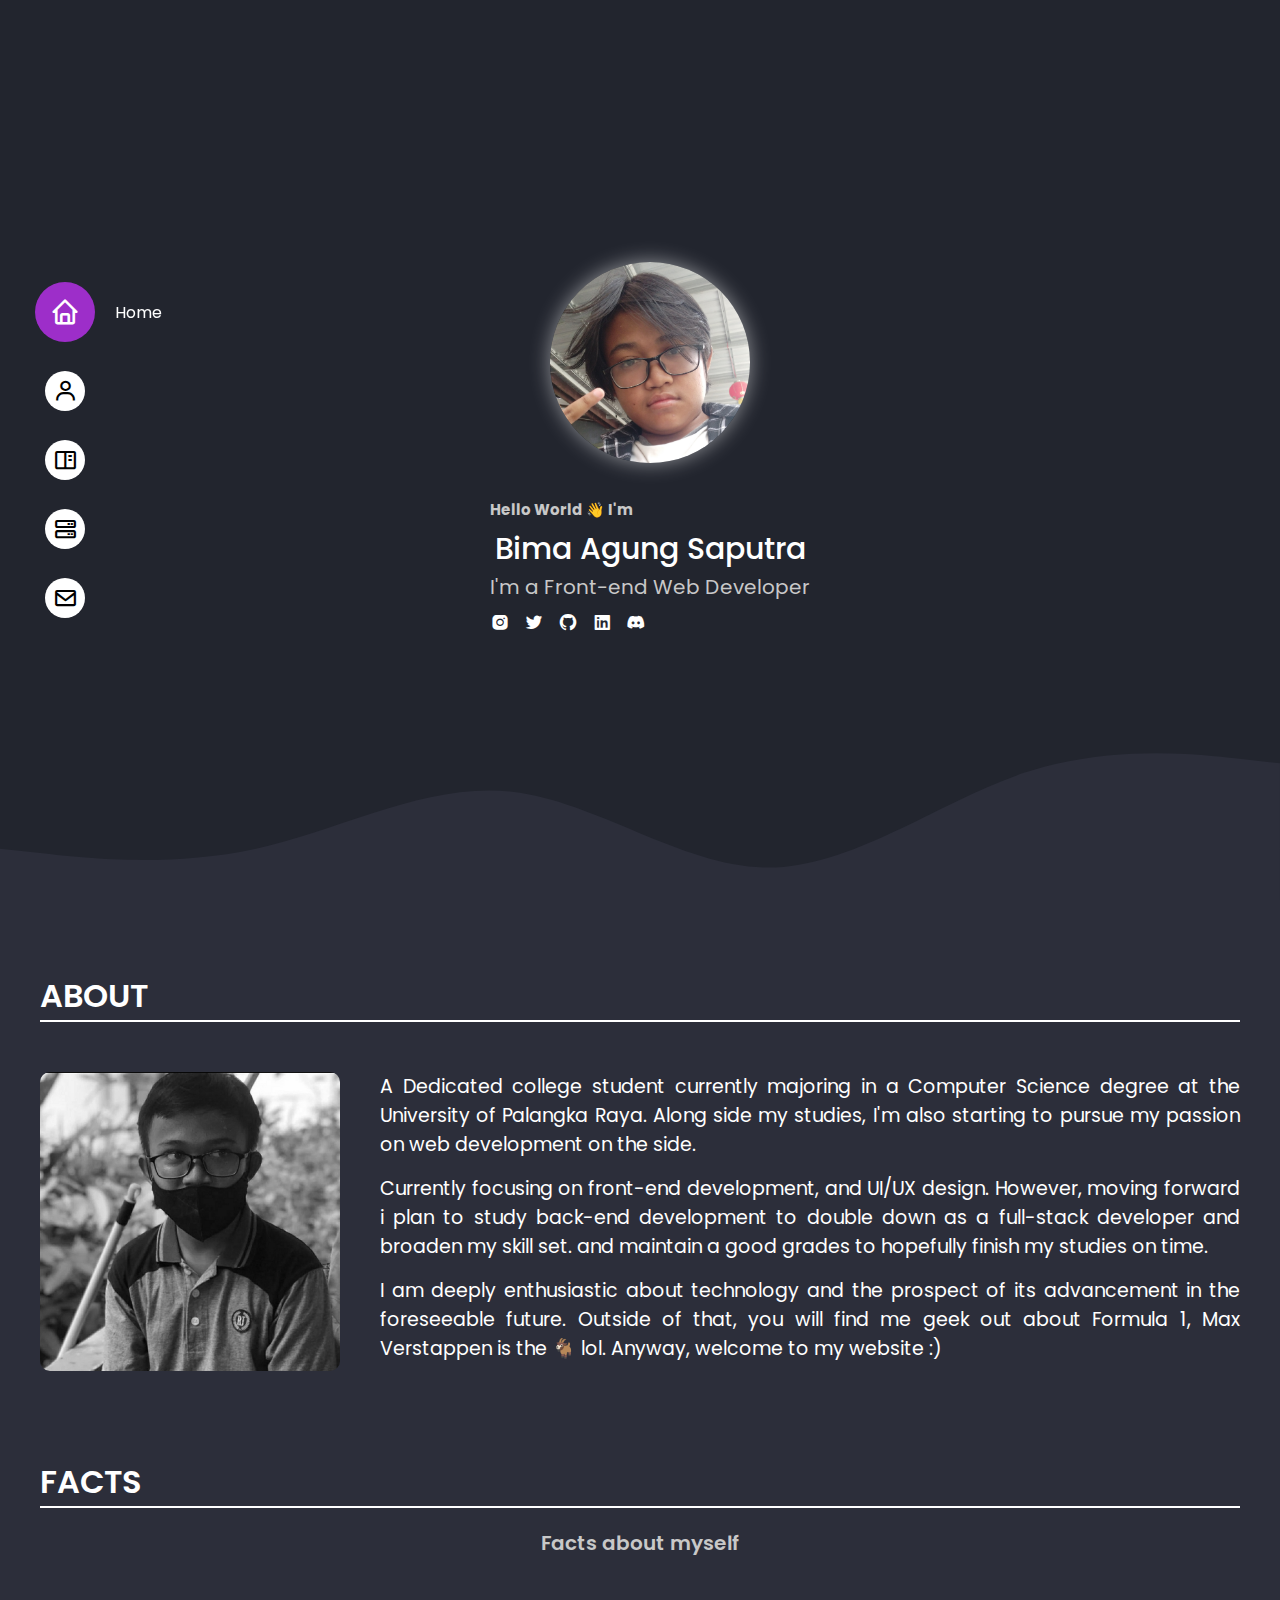
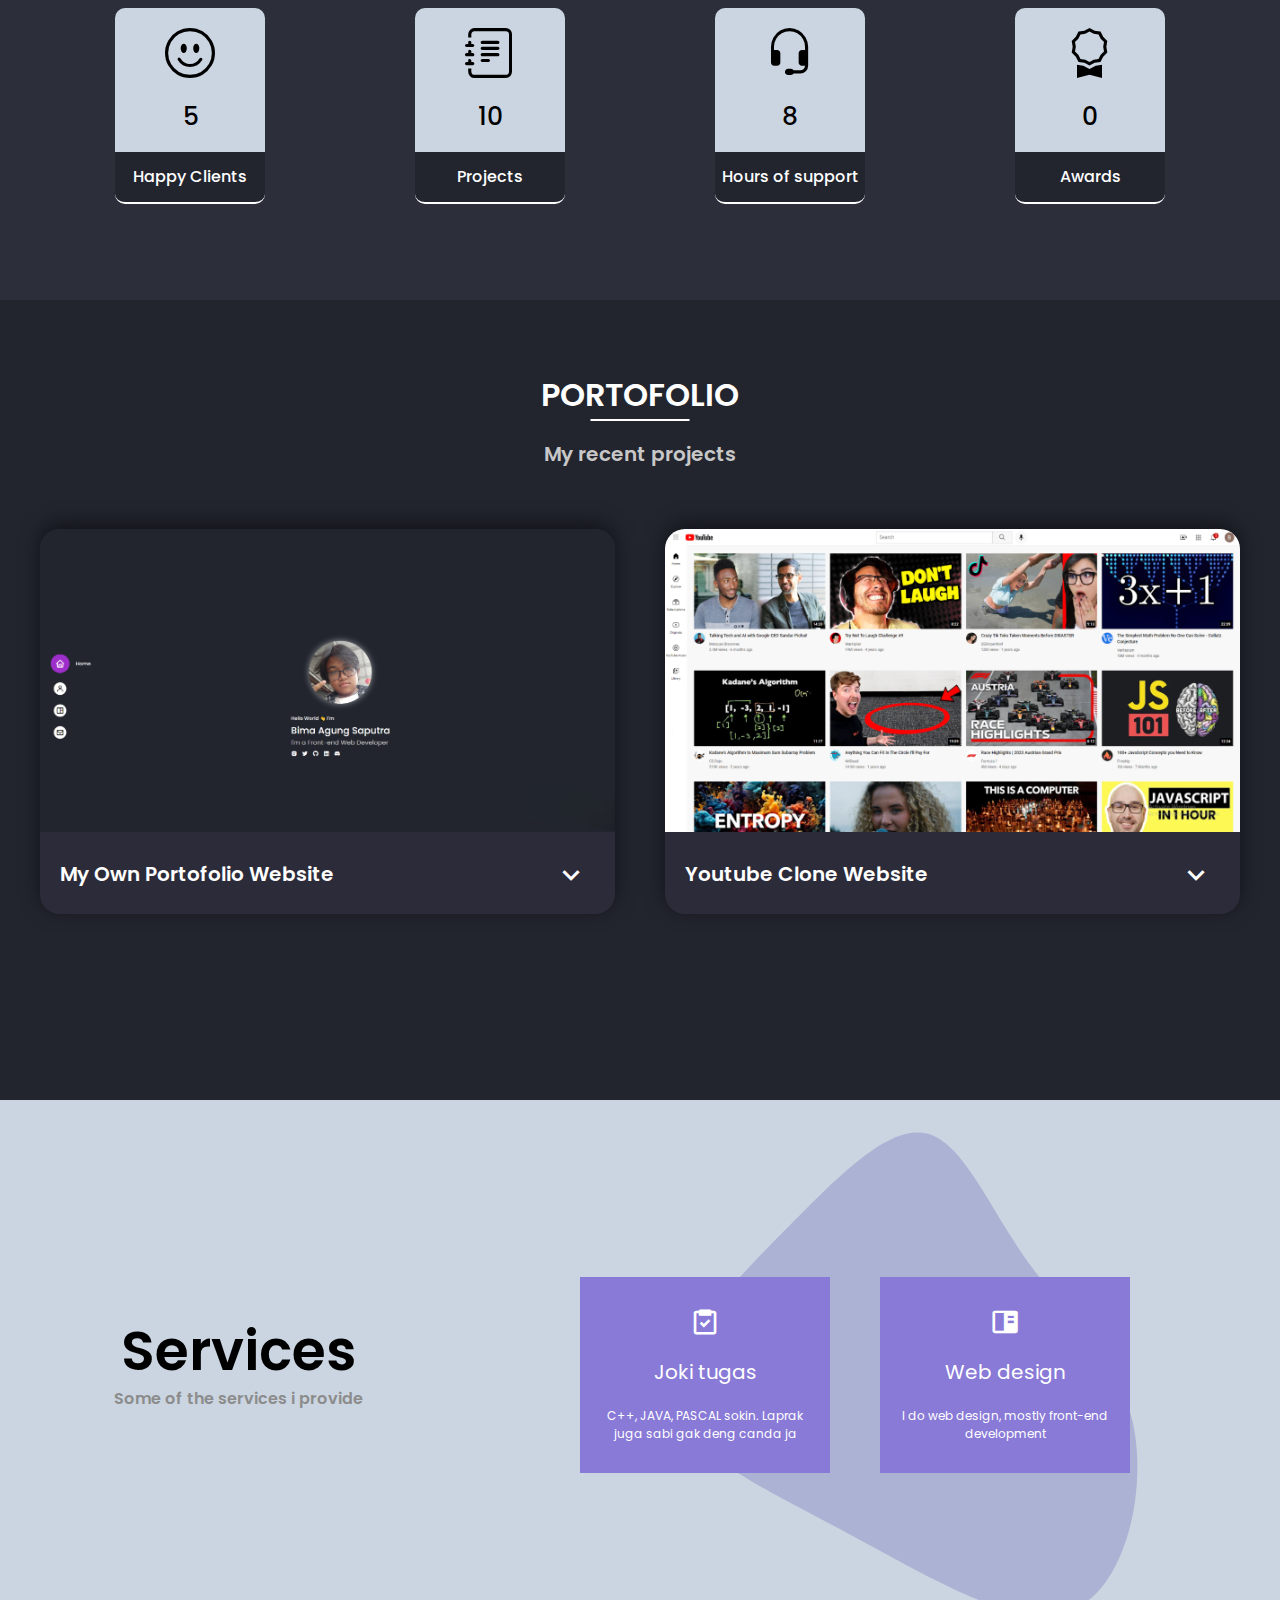
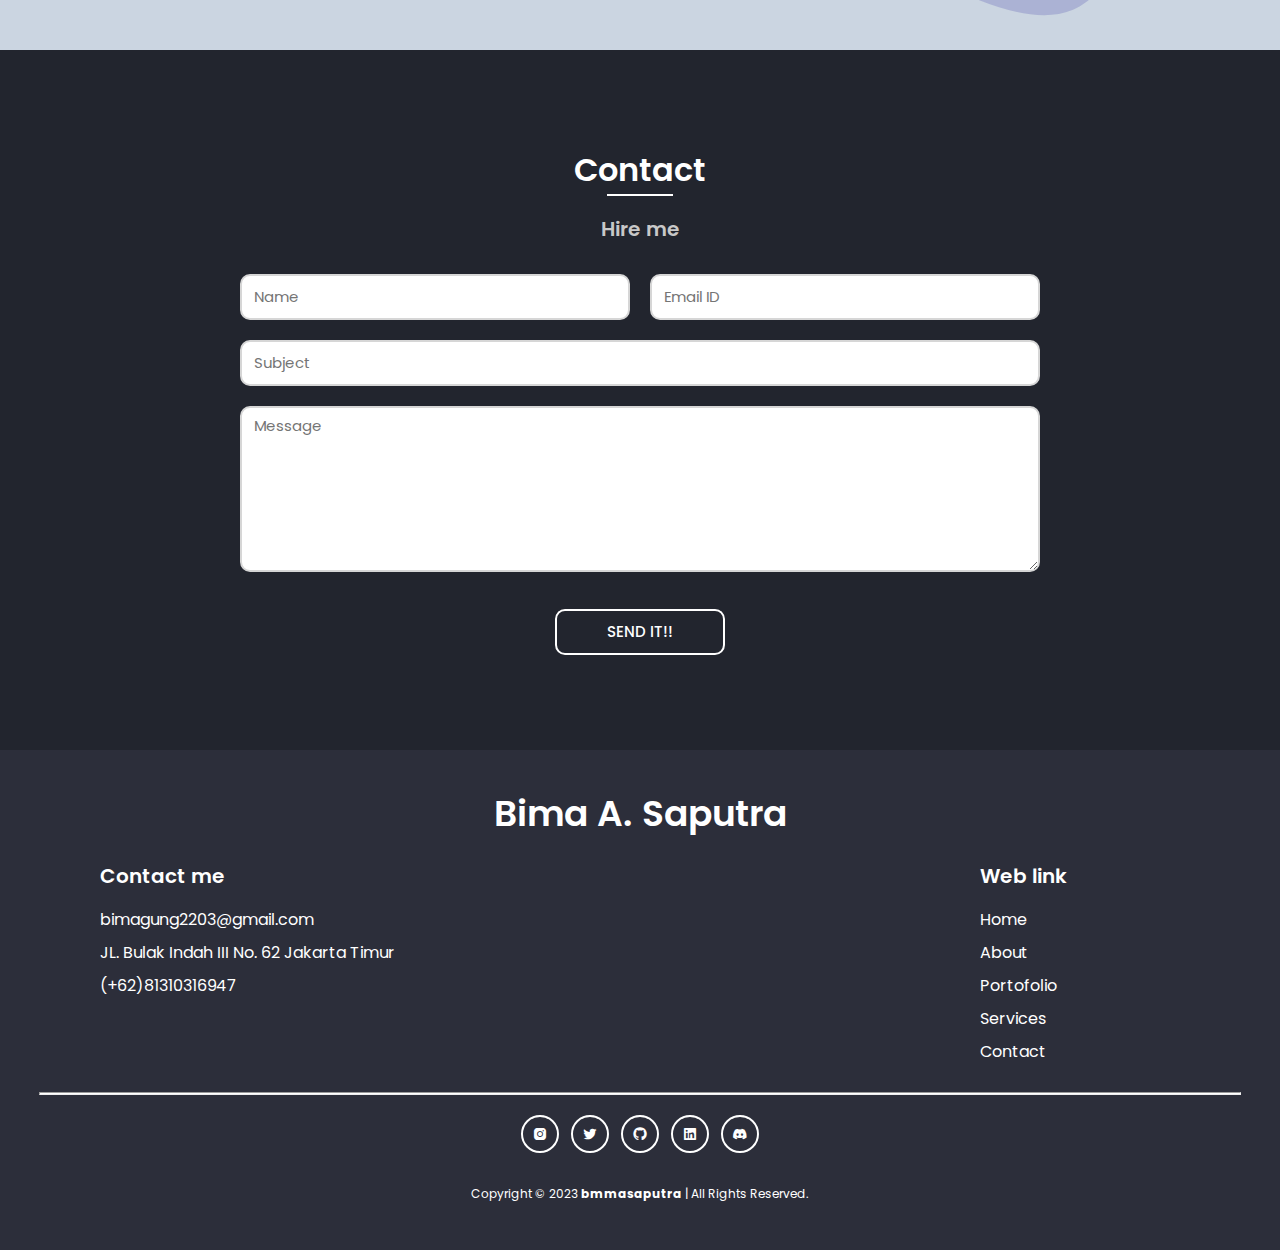
==== commit da64b20a: "Update index.html" ====
--- a/index.html
+++ b/index.html
@@ -134,11 +134,10 @@
               Currently focusing on front-end development, and UI/UX 
               design. However, moving forward i plan to study back-end development 
               to double down as a full-stack developer and broaden my skill set. 
-              And as a student, maintaining a good grades to hopefully finish my studies 
-              on time.
-            </p>
-            <p>
-              I'm deeply enthusiastic about technology and the prospect of its 
+              and maintain a good grades to hopefully finish my studies on time.
+            </p>
+            <p>
+              I am deeply enthusiastic about technology and the prospect of its 
               advancement in the foreseeable future. Outside of that, you will find 
               me geek out about Formula 1, Max Verstappen is the 🐐 lol. Anyway,
               welcome to my website :)
--- a/style.css
+++ b/style.css
@@ -604,7 +604,7 @@
     align-items: center;
     height: 550px;
     top: calc(100vh + 1800px);
-    background-color:  rgb(0, 0, 0);
+    background-color:  rgb(203, 213, 225);
 }
 
 .services-grid {
@@ -627,12 +627,12 @@
     line-height: 55px;
     font-weight: 600;
     text-align: center;
-    color: #ffffff; 
+    color: #000000; 
 }
 
 .services-header-wrap p {
     margin-top: 8px;
-    color: rgb(200, 200, 200);;
+    color: rgb(140, 140, 140);
     font-weight: 600;
 }
 
@@ -648,10 +648,11 @@
     width: 800px;
     left: 42%;
     opacity: .9;
+    fill: rgba(114, 118, 189, .4);
 }
 
 .service {
-    background-color: rgb(136, 122, 214);;
+    background-color: rgb(136, 122, 214);
     width: 250px;
     padding: 30px 0px;
     display: grid;
@@ -1207,7 +1208,7 @@
     .services-header::after {
         content: '';
         display: block;
-        border-bottom: 2px solid white;
+        border-bottom: 2px solid rgb(0, 0, 0);
         transform: scaleX(.5);
         margin-top: 5px;
     }
@@ -1232,12 +1233,16 @@
 }
 
 @media (max-width: 870px) {
-    .navbar-tablet {
-        display: none;
-    }
-
-    .mobile-nav {
-        display: flex;
+    .left-nav {
+        font-size: 15px;
+    }
+
+    .right-nav {
+        flex: 3;
+    }
+
+    .nav-link {
+        font-size: 14px;
     }
 
     .row {
@@ -1328,6 +1333,14 @@
 }
 
 @media (max-width: 650px) {
+    .navbar-tablet {
+        display: none;
+    }
+
+    .mobile-nav {
+        display: flex;
+    }
+
     .extend {
         --extend-page: 200px;
     }
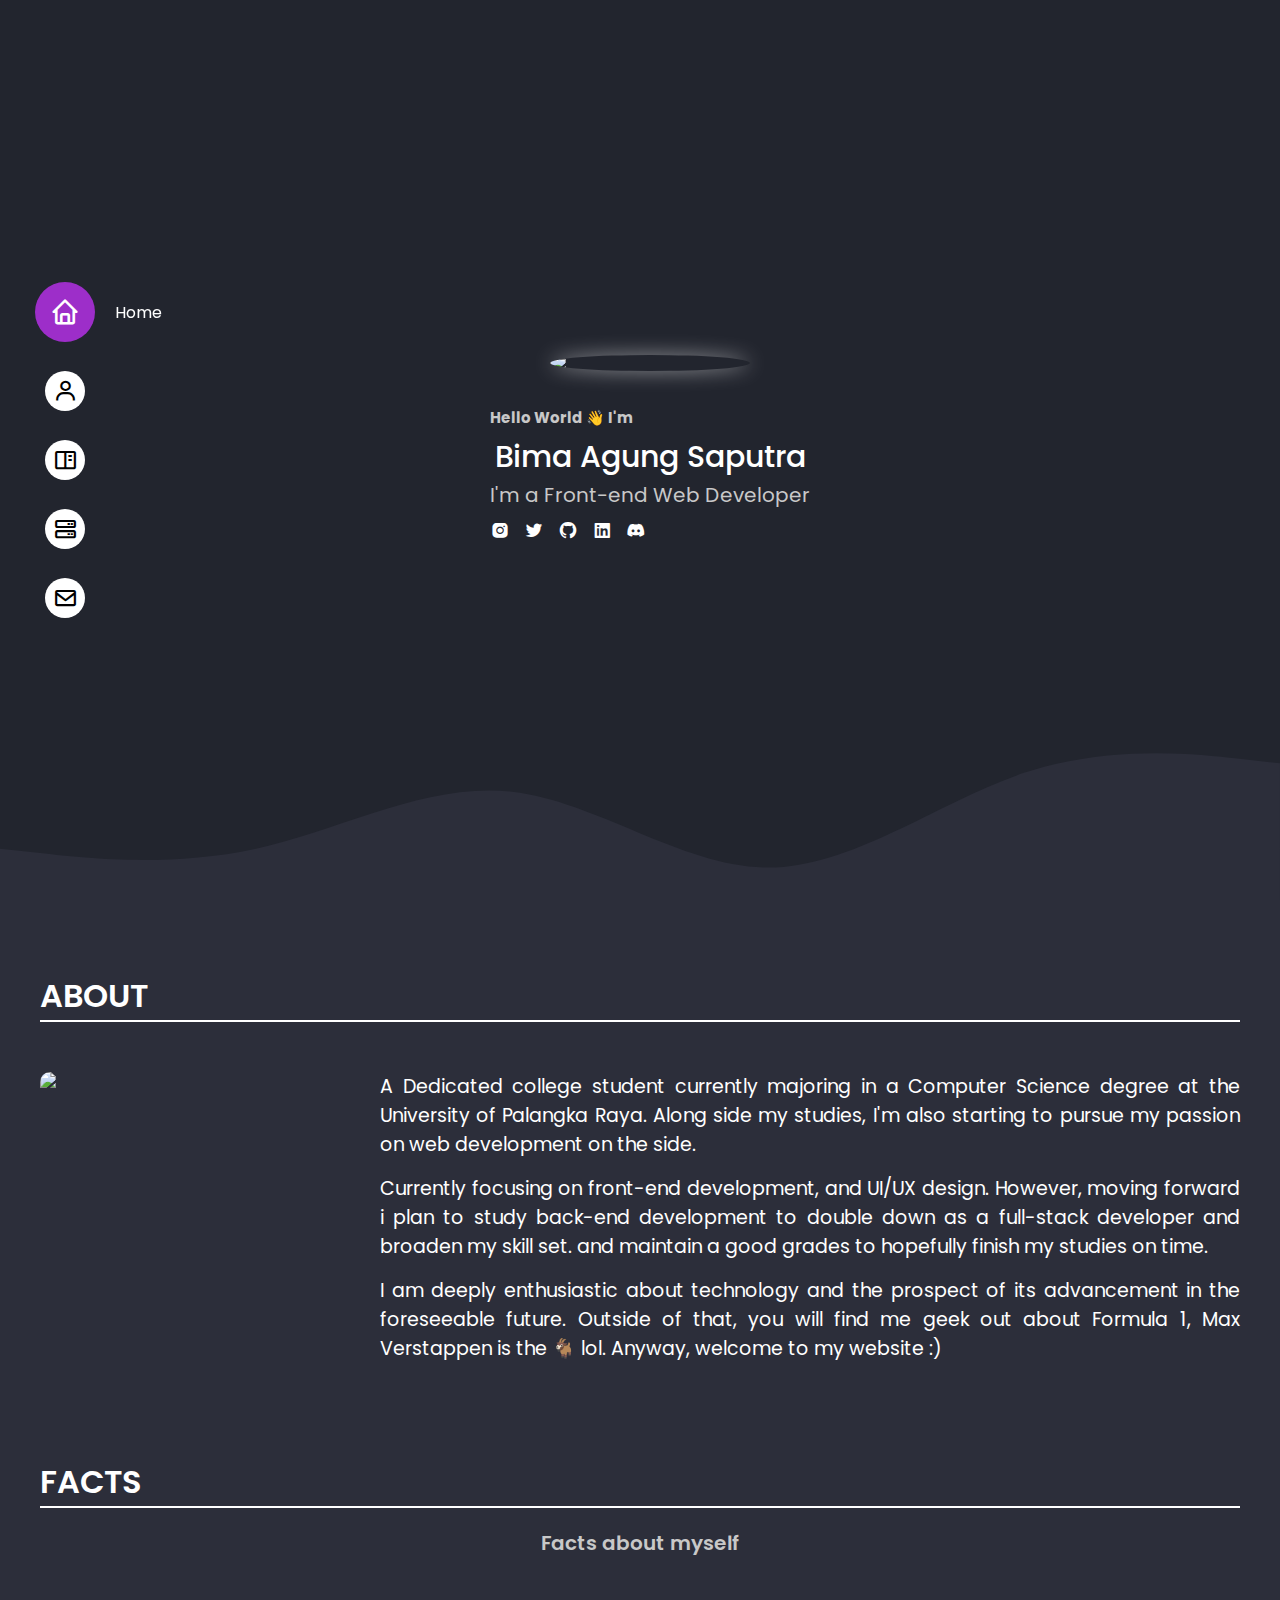
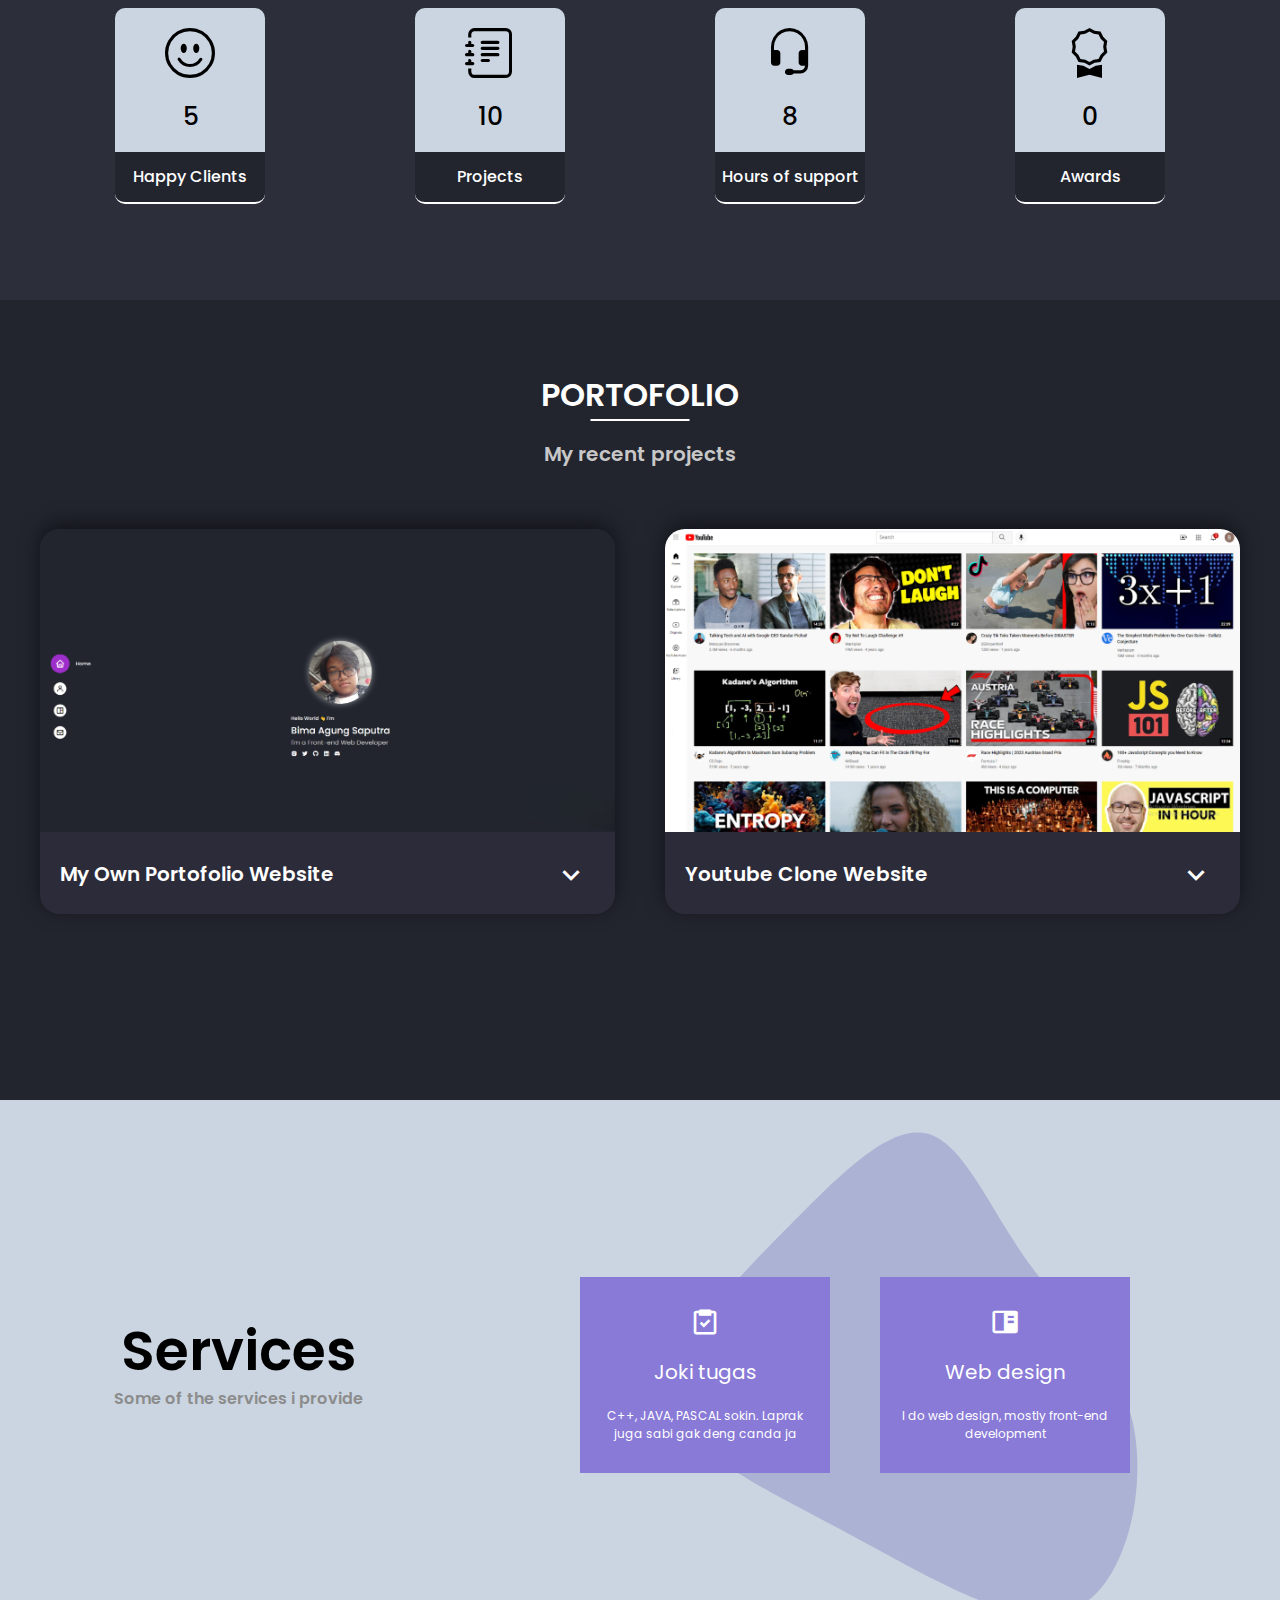
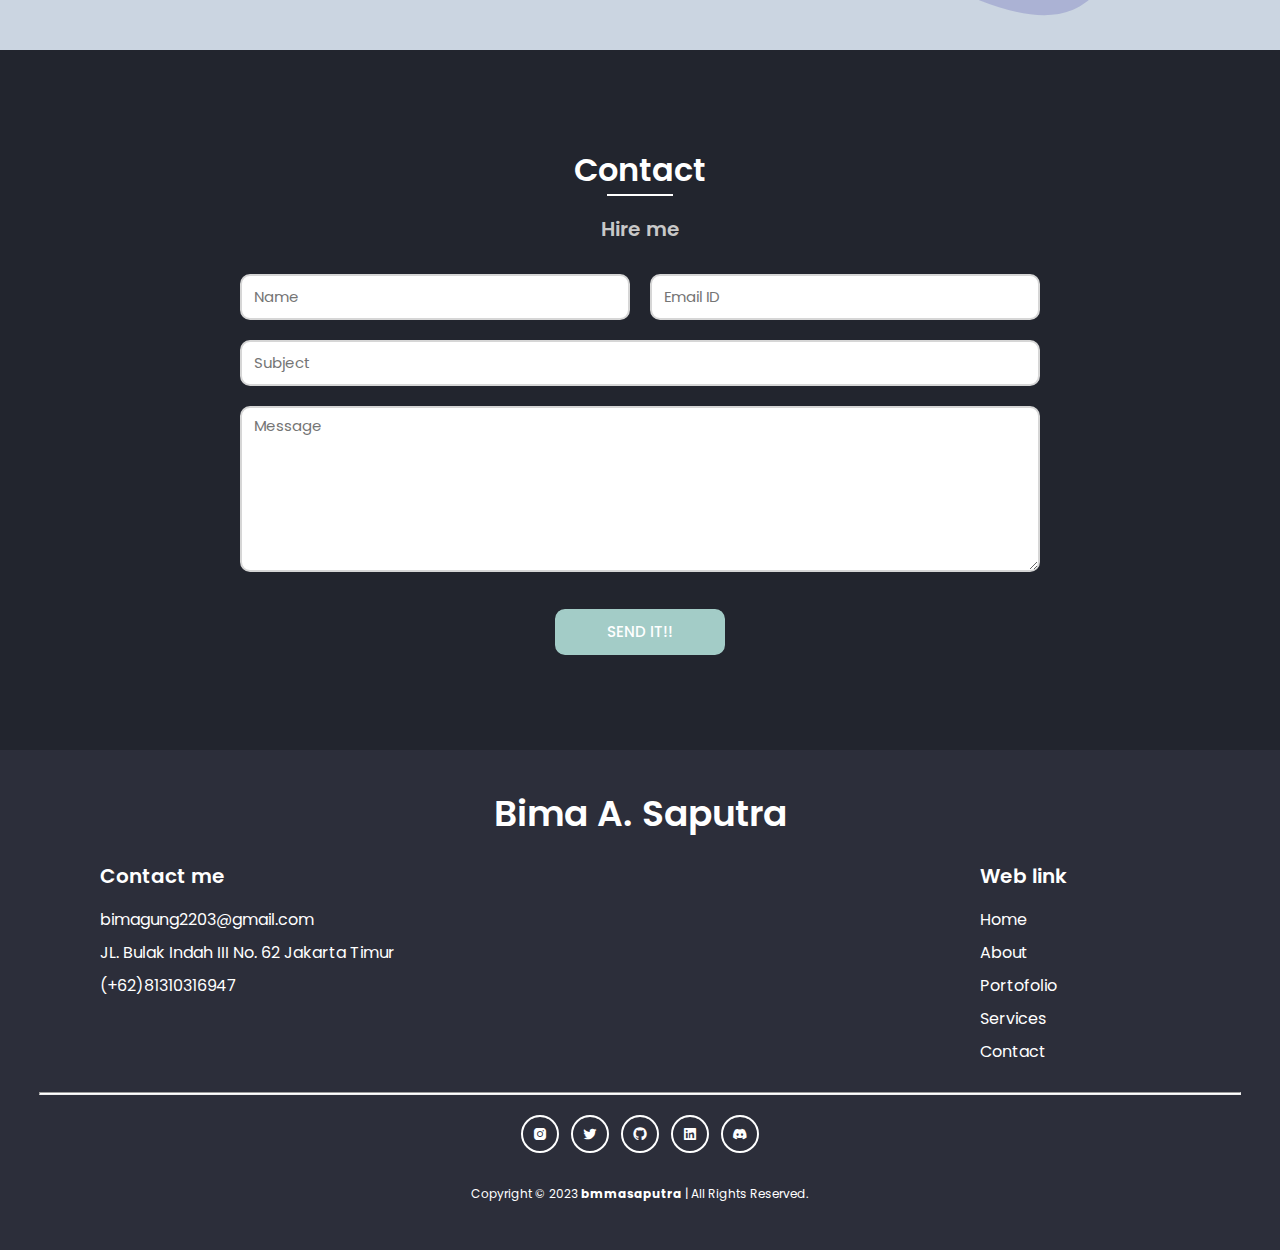
==== commit 8322da3e: "Update index.html" ====
--- a/index.html
+++ b/index.html
@@ -20,22 +20,24 @@
       rel="stylesheet" 
       href="https://cdn.jsdelivr.net/npm/bootstrap-icons@1.10.5/font/bootstrap-icons.css"
     />
+    <script src="https://cdn.jsdelivr.net/npm/driver.js@1.0.1/dist/driver.js.iife.js"></script>
+    <link rel="stylesheet" href="https://cdn.jsdelivr.net/npm/driver.js@1.0.1/dist/driver.css"/>
   </head>
   <body>
     <div class="sidebar">
-      <a href="#home" class="sidebar-link active">
+      <a id="home-nav" href="#home" class="sidebar-link active">
         <i class="bx bx-home"></i><span>Home</span>
       </a>
-      <a href="#about" class="sidebar-link">
+      <a id="about-nav" href="#about" class="sidebar-link">
         <i class="bx bx-user"></i><span>About</span>
       </a>
-      <a href="#portofolio" class="sidebar-link">
+      <a id="porto-nav" href="#portofolio" class="sidebar-link">
         <i class="bx bx-book-content"></i><span>Portofolio</span>
       </a>
-      <a href="#services " class="sidebar-link">
+      <a id="services-nav" href="#services " class="sidebar-link">
         <i class='bx bx-server'></i><span>Services</span>
       </a>
-      <a href="#contact" class="sidebar-link">
+      <a id="contact-nav" href="#contact" class="sidebar-link">
         <i class="bx bx-envelope"></i><span>Contact</span>
       </a>
     </div>
@@ -97,10 +99,10 @@
     <section class="home-page" id="home">
       <div class="profile-container">
         <div class="profile-image-container">
-          <img class="profile-image" src="images/profile-images.jpg" />
+          <img id="hero-image" class="profile-image" src="images/hero.png" />
         </div>
         <div class="greeting">Hello World 👋 I'm</div>
-        <div class="name">Bima Agung Saputra</div>
+        <div id="name" class="name">Bima Agung Saputra</div>
         <div class="occupation">I'm a Front-end Web Developer</div>
         <div class="sosmed">
           <a target="_blank" href="https://www.instagram.com/bmma_sptra/"><i class="bx bxl-instagram-alt social-icon"></i></a>
@@ -122,7 +124,7 @@
       <div class="grid-container">
         <div class="about-header">ABOUT</div>
         <div class="row">
-          <img src="images/about.jpg" class="about-image" />
+          <img src="images/about.png" class="about-image" />
           <div class="text-section">
             <p>
               A Dedicated college student currently majoring in a Computer 
@@ -334,5 +336,24 @@
       </div>
     </footer>
     <script src="script.js"></script>
+    <script>
+      const Driver = window.driver.js.driver;
+      
+      const driver = Driver({
+        showButtons: ['next', 'previous'],
+        steps: [
+          {element: '#home-nav', popover: {title: 'Navigation', description: 'Tombol untuk menuju home page', side: 'right', align:'start'}},
+          {element: '#about-nav', popover: {title: 'Navigation', description: 'Tombol untuk menuju about page', side: 'right', align:'start'}},
+          {element: '#porto-nav', popover: {title: 'Navigation', description: 'Tombol untuk menuju portofolio page', side: 'right', align:'start'}},        
+          {element: '#services-nav', popover: {title: 'Navigation', description: 'Tombol untuk menuju services page', side: 'right', align:'start'}},
+          {element: '#contact-nav', popover: {title: 'Navigation', description: 'Tombol untuk menghubungi developer', side: 'right', align:'start'}},
+          {element: '#hero-image', popover: {title: 'Profile Image', description: 'Wujud asli developer', side: 'top', align:'start'}},
+          {element: '#name', popover: {title: 'Name', description: 'Nama developer', side: 'top', align:'start'}},
+          {popover: { title: 'Dah tamat', description: 'Terima kasih telah mengunjungi website saya, jangan lupa subscribe' } }
+        ]
+      });
+
+      driver.drive();
+    </script>
   </body>
 </html>
--- a/style.css
+++ b/style.css
@@ -701,7 +701,6 @@
     height: 700px;
     top: calc(100vh + 2350px);
     background-color: #22252e;
-    z-index: -2;
 }
 
 .contact-section {
@@ -763,7 +762,7 @@
 }
 
 .dismiss-alert p {
-    color: black;
+    color: rgb(255, 255, 255);
     font-size: 15px;
     flex: 20;
 }
@@ -780,7 +779,7 @@
 
 .dismiss-button i {
     font-size: 35px;
-    color: rgba(0, 0, 0, .5);
+    color: rgba(255, 255, 255);
 }
 
 .dismiss-button:hover {
@@ -789,10 +788,6 @@
 
 .dismiss-button:active {
     background-color: rgba(255, 255, 255, .1);
-}
-
-.dismiss-button i:hover {
-    color: rgba(0, 0, 0, .5);
 }
 
 .name-email {
@@ -851,13 +846,15 @@
     background: none;
     padding: 6px 50px;
     border-radius: 10px;
-    border: 2px solid rgb(255, 255, 255);
+    border: 2px solid rgb(163, 204, 199);
     position: relative;
-    transition: .2s ease-in;
+    transition: color .2s ease-in;
+    cursor: pointer;
+    isolation: isolate;
 }
 
 .send-button:hover {
-    color: #22252e;
+    color: #ffffff;
 }
 
 .send-button::before {
@@ -868,24 +865,23 @@
     height: 100%;
     width: 100%;
     border-radius: 5px;
-    background: rgb(255, 255, 255);
+    background: rgb(163, 204, 199);
     z-index: -1;
-    transition: .2s ease-in;
-    transform-origin: 0 0;
+    transition: transform .2s ease-in;
+    transform-origin: left;
+    transform: scaleX(1);
+}
+
+.send-button:hover::before {
+    transform-origin: right;
     transform: scaleX(0);
 }
 
-.send-button:hover::before {
-    transform: scaleX(1);
-}
-
 .send-button:active {
-    opacity: .7;
-    transition: 0s;
+    transform: scale(.98);
 }
 
 .loading-button {
-    position: relative;
     width: 170px;
     height: 46px;
     box-sizing: border-box;
@@ -896,12 +892,12 @@
     background: none;
     padding: 4px 50px;
     border-radius: 10px;
-    border: 2px solid rgb(255, 255, 255);
+    border: 2px solid rgb(163, 204, 199);
 }
 
 .loading-animation {
-    position: absolute;
-    top: 4px;
+    position: relative;
+    top: 2px;
     height: 30px;
     width: 30px;
     animation: rotate 2s linear infinite;
